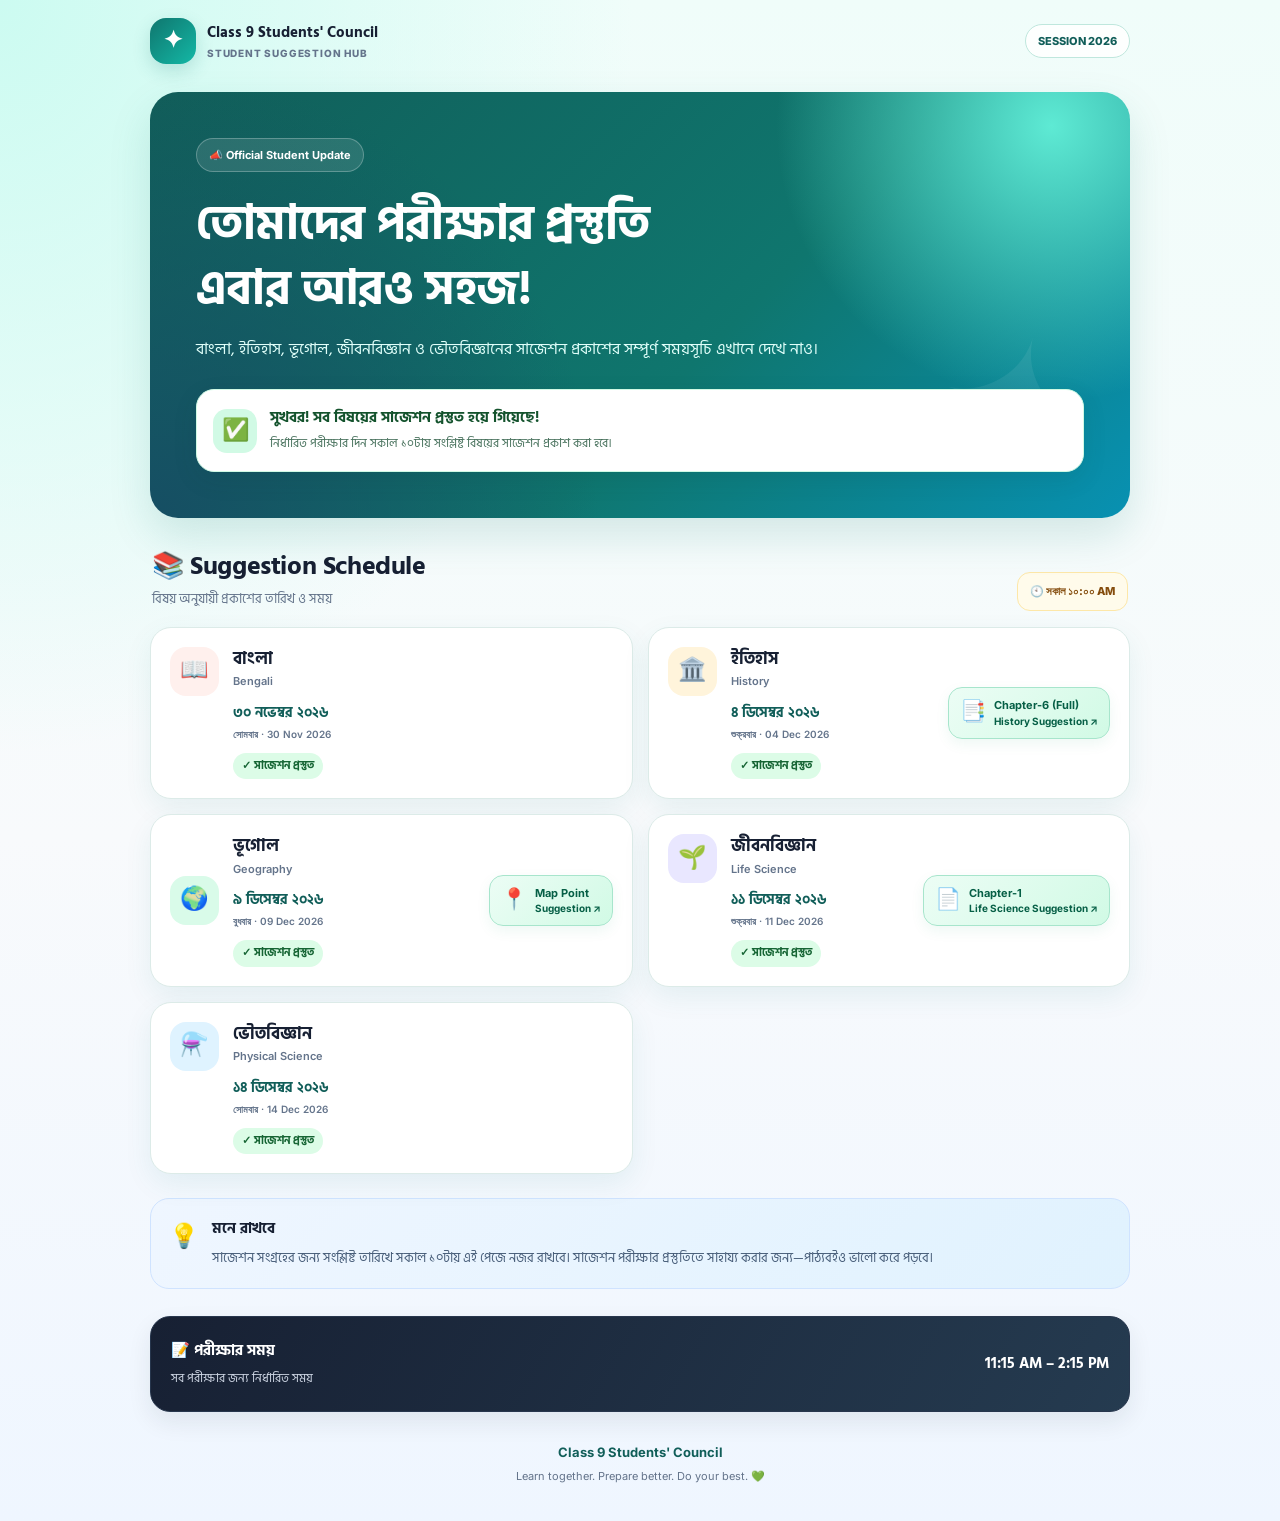
==== index.html @ c004f430 "Change button text from 'OPEN PDF' to 'Chapter-1'" ====
<!DOCTYPE html><html lang="bn">
<head>
  <meta charset="UTF-8" />
  <meta name="viewport" content="width=device-width, initial-scale=1.0" />
  <meta name="theme-color" content="#0f766e" />
  <meta name="description" content="Class 9 Students' Council suggestion publication schedule for 2026." />  <title>Class 9 Students' Council | Suggestion Hub</title>  <link rel="stylesheet" href="style.css" />
</head><body>  <!-- Header -->  <header class="page">
    <div class="nav">
      <div class="brand">
        <div class="brand-mark" aria-hidden="true">✦</div>
        <div>
          Class 9 Students' Council
          <small>STUDENT SUGGESTION HUB</small>
        </div>
      </div>  <div class="nav-pill">SESSION 2026</div>
</div>

  </header>  <main class="page"><!-- Hero Section -->
<section class="hero">
  <div class="eyebrow">📣 Official Student Update</div>

  <h1>
    তোমাদের পরীক্ষার প্রস্তুতি<br>
    এবার আরও সহজ!
  </h1>

  <p>
    বাংলা, ইতিহাস, ভূগোল, জীবনবিজ্ঞান ও ভৌতবিজ্ঞানের
    সাজেশন প্রকাশের সম্পূর্ণ সময়সূচি এখানে দেখে নাও।
  </p>

  <div class="ready-banner">
    <div class="ready-icon" aria-hidden="true">✅</div>

    <div>
      <strong>সুখবর! সব বিষয়ের সাজেশন প্রস্তুত হয়ে গিয়েছে!</strong>

      <span>
        নির্ধারিত পরীক্ষার দিন সকাল ১০টায় সংশ্লিষ্ট বিষয়ের
        সাজেশন প্রকাশ করা হবে।
      </span>
    </div>
  </div>
</section>

<!-- Schedule Heading -->
<div class="section-head">
  <div>
    <h2>📚 Suggestion Schedule</h2>
    <p>বিষয় অনুযায়ী প্রকাশের তারিখ ও সময়</p>
  </div>

  <div class="time-chip">🕙 সকাল ১০:০০ AM</div>
</div>

<!-- Subject Cards -->
<section class="cards" aria-label="Suggestion publication schedule">

  <!-- Bengali -->
  <article class="card">
    <div class="subject-icon bengali" aria-hidden="true">📖</div>

    <div class="card-content">
      <h3>
        বাংলা
        <span class="english">Bengali</span>
      </h3>

      <div class="date">
        ৩০ নভেম্বর ২০২৬
        <small>সোমবার · 30 Nov 2026</small>
      </div>

      <span class="status">✓ সাজেশন প্রস্তুত</span>
    </div>
  </article>

  <!-- History -->
  <article class="card history-card">
    <div class="subject-icon history" aria-hidden="true">🏛️</div>

    <div class="card-content">
      <h3>
        ইতিহাস
        <span class="english">History</span>
      </h3>

      <div class="date">
        ৪ ডিসেম্বর ২০২৬
        <small>শুক্রবার · 04 Dec 2026</small>
      </div>

      <span class="status">✓ সাজেশন প্রস্তুত</span>
    </div>

    <!-- History Chapter-6 (Part-1) PDF -->
    <a
      class="map-point-btn"
      href="https://drive.google.com/file/d/1oHtM4bIiixPtj5fFZmIRMATpESK89n_F/view?usp=drivesdk"
      target="_blank"
      rel="noopener noreferrer"
      aria-label="History Chapter-6 (Full)"
    >
      <span class="map-btn-icon">📑</span>

      <span class="map-btn-text">
        <strong>Chapter-6 (Full)</strong>
        <small>History Suggestion ↗</small>
      </span>
    </a>
  </article>

  <!-- Geography -->
  <article class="card geography-card">
    <div class="subject-icon geography" aria-hidden="true">🌍</div>

    <div class="card-content">
      <h3>
        ভূগোল
        <span class="english">Geography</span>
      </h3>

      <div class="date">
        ৯ ডিসেম্বর ২০২৬
        <small>বুধবার · 09 Dec 2026</small>
      </div>

      <span class="status">✓ সাজেশন প্রস্তুত</span>
    </div>

    <!-- Geography Map Point PDF -->
    <a
      class="map-point-btn"
      href="https://drive.google.com/file/d/1k_U66aT2xvJPlktQY4lpXwMOiS9pGYxy/view?usp=drivesdk"
      target="_blank"
      rel="noopener noreferrer"
      aria-label="Geography Map Point"
    >
      <span class="map-btn-icon">📍</span>

      <span class="map-btn-text">
        <strong>Map Point</strong>
        <small>Suggestion ↗</small>
      </span>
    </a>
  </article>

  <!-- Life Science -->
  <article class="card life-card">
    <div class="subject-icon life" aria-hidden="true">🌱</div>

    <div class="card-content">
      <h3>
        জীবনবিজ্ঞান
        <span class="english">Life Science</span>
      </h3>

      <div class="date">
        ১১ ডিসেম্বর ২০২৬
        <small>শুক্রবার · 11 Dec 2026</small>
      </div>

      <span class="status">✓ সাজেশন প্রস্তুত</span>
    </div>

    <!-- Life Science PDF -->
    <a
      class="map-point-btn life-pdf-btn"
      href="https://drive.google.com/file/d/1FVu7zQAJQF2wKiW810mNZmNWN59L42YU/view?usp=drivesdk"
      target="_blank"
      rel="noopener noreferrer"
      aria-label="Life Science Suggestion Chapter 1"
    >
      <span class="map-btn-icon">📄</span>

      <span class="map-btn-text">
        <strong>Chapter-1</strong>
        <small>Life Science Suggestion ↗</small>
      </span>
    </a>
  </article>

  <!-- Physical Science -->
  <article class="card">
    <div class="subject-icon physical" aria-hidden="true">⚗️</div>

    <div class="card-content">
      <h3>
        ভৌতবিজ্ঞান
        <span class="english">Physical Science</span>
      </h3>

      <div class="date">
        ১৪ ডিসেম্বর ২০২৬
        <small>সোমবার · 14 Dec 2026</small>
      </div>

      <span class="status">✓ সাজেশন প্রস্তুত</span>
    </div>
  </article>

</section>

<!-- Important Note -->
<section class="note">
  <div class="bulb" aria-hidden="true">💡</div>

  <div>
    <strong>মনে রাখবে</strong>

    <p>
      সাজেশন সংগ্রহের জন্য সংশ্লিষ্ট তারিখে সকাল ১০টায়
      এই পেজে নজর রাখবে। সাজেশন পরীক্ষার প্রস্তুতিতে
      সাহায্য করার জন্য—পাঠ্যবইও ভালো করে পড়বে।
    </p>
  </div>
</section>

<!-- Examination Information -->
<section class="exam-info">
  <div>
    <strong>📝 পরীক্ষার সময়</strong><br>
    <span>সব পরীক্ষার জন্য নির্ধারিত সময়</span>
  </div>

  <strong>11:15 AM – 2:15 PM</strong>
</section>

  </main>  <!-- Footer -->  <footer class="page">
    <strong>Class 9 Students' Council</strong>
    <br>
    Learn together. Prepare better. Do your best. 💚
  </footer></body>
</html>
---- style.css ----
@import url('https://fonts.googleapis.com/css2?family=Hind+Siliguri:wght@400;500;600;700&family=Inter:wght@400;500;600;700;800&display=swap');

:root {
  --primary: #0f766e;
  --primary-dark: #115e59;
  --bg: #f0fdfa;
  --white: #ffffff;
  --text: #172033;
  --muted: #64748b;
  --border: #dcebe8;
  --shadow: 0 10px 28px rgba(15, 118, 110, 0.08);
}

* {
  box-sizing: border-box;
}

html {
  scroll-behavior: smooth;
}

body {
  margin: 0;
  font-family: 'Hind Siliguri', 'Inter', sans-serif;
  color: var(--text);
  background:
    radial-gradient(ellipse at 0% 0%, #ccfbf1 0, transparent 35%),
    linear-gradient(180deg, #f0fdfa 0%, #f8fafc 55%, #eff6ff 100%);
  line-height: 1.65;
}

.page,
.container {
  width: min(100% - 32px, 980px);
  margin-inline: auto;
}

a {
  text-decoration: none;
}

/* HEADER */

header {
  padding: 18px 0 8px;
}

.nav {
  display: flex;
  justify-content: space-between;
  align-items: center;
  gap: 12px;
}

.brand {
  display: flex;
  align-items: center;
  gap: 11px;
  font-size: 15px;
  font-weight: 800;
  line-height: 1.4;
}

.brand-mark {
  width: 46px;
  height: 46px;
  display: grid;
  place-items: center;
  flex-shrink: 0;
  border-radius: 16px;
  color: white;
  font-size: 24px;
  background: linear-gradient(135deg, #0f766e, #14b8a6);
  box-shadow: 0 7px 18px #0f766e30;
}

.brand small {
  display: block;
  color: var(--muted);
  font-size: 10px;
  font-family: 'Inter', sans-serif;
  letter-spacing: 0.8px;
  margin-top: 3px;
}

.nav-pill {
  padding: 7px 12px;
  border: 1px solid #bfe7dd;
  border-radius: 999px;
  color: #115e59;
  background: #ffffffd9;
  font-family: 'Inter', sans-serif;
  font-size: 11px;
  font-weight: 800;
  white-space: nowrap;
}

/* HERO */

.hero {
  position: relative;
  isolation: isolate;
  overflow: hidden;
  margin: 20px 0 28px;
  padding: clamp(25px, 5vw, 46px);
  border-radius: 28px;
  color: white;
  background:
    radial-gradient(circle at 92% 8%, #5eead4 0, transparent 28%),
    radial-gradient(circle at 0% 100%, #164e63 0, transparent 42%),
    linear-gradient(135deg, #115e59, #0f766e 58%, #0891b2);
  box-shadow: 0 18px 42px #0f766e26;
}

.hero::after {
  content: "✦";
  position: absolute;
  z-index: -1;
  right: 4%;
  bottom: -55px;
  color: #ffffff12;
  font-size: 190px;
  transform: rotate(15deg);
  pointer-events: none;
}

.eyebrow {
  display: inline-flex;
  align-items: center;
  gap: 7px;
  padding: 7px 12px;
  border: 1px solid #ffffff40;
  border-radius: 999px;
  background: #ffffff1c;
  font-family: 'Inter', sans-serif;
  font-size: 11px;
  font-weight: 700;
}

.hero h1 {
  max-width: 700px;
  margin: 20px 0 13px;
  font-size: clamp(30px, 5.5vw, 48px);
  line-height: 1.35;
  letter-spacing: -0.6px;
}

.hero p {
  max-width: 650px;
  margin: 0;
  color: #e0fffa;
  font-size: 16px;
  line-height: 1.85;
}

/* READY BANNER */

.ready-banner {
  position: relative;
  z-index: 1;
  display: flex;
  align-items: center;
  gap: 13px;
  margin-top: 25px;
  padding: 16px;
  border: 1px solid #d1fae5;
  border-radius: 18px;
  color: #14532d;
  background: #ffffff;
  box-shadow: 0 8px 25px #063d381a;
}

.ready-icon {
  display: grid;
  place-items: center;
  width: 44px;
  height: 44px;
  flex-shrink: 0;
  border-radius: 14px;
  background: #d1fae5;
  font-size: 22px;
}

.ready-banner strong {
  display: block;
  font-size: 15px;
  line-height: 1.6;
}

.ready-banner span {
  display: block;
  margin-top: 4px;
  color: #46705b;
  font-size: 12px;
  line-height: 1.7;
}

/* SECTION TITLE */

.section-head {
  display: flex;
  justify-content: space-between;
  align-items: flex-end;
  gap: 14px;
  margin: 30px 2px 16px;
}

.section-head h2 {
  margin: 0;
  font-size: clamp(21px, 3vw, 26px);
  line-height: 1.4;
  letter-spacing: -0.4px;
}

.section-head p {
  margin: 5px 0 0;
  color: var(--muted);
  font-size: 13px;
}

.time-chip {
  flex-shrink: 0;
  padding: 9px 12px;
  border: 1px solid #fde7a8;
  border-radius: 13px;
  color: #854d0e;
  background: #fffbeb;
  font-family: 'Inter', sans-serif;
  font-size: 11px;
  font-weight: 800;
}

/* SUBJECT CARDS */

.cards {
  display: grid;
  grid-template-columns: repeat(2, minmax(0, 1fr));
  gap: 15px;
}

.card {
  display: flex;
  align-items: flex-start;
  gap: 14px;
  min-width: 0;
  padding: 19px;
  border: 1px solid var(--border);
  border-radius: 21px;
  background: var(--white);
  box-shadow: var(--shadow);
  transition:
    transform 0.2s ease,
    box-shadow 0.2s ease,
    border-color 0.2s ease;
}

.card:hover {
  transform: translateY(-3px);
  border-color: #a7dcd0;
  box-shadow: 0 15px 32px #0f766e13;
}

.subject-icon {
  display: grid;
  place-items: center;
  width: 49px;
  height: 49px;
  flex: 0 0 49px;
  border-radius: 16px;
  font-size: 23px;
}

.bengali {
  background: #fff0ed;
}

.history {
  background: #fff4db;
}

.geography {
  background: #d9fbe9;
}

.life {
  background: #e9e7ff;
}

.physical {
  background: #dff3ff;
}

.card-content {
  flex: 1;
  min-width: 0;
}

.card h3 {
  margin: 0;
  font-size: 17px;
  line-height: 1.5;
}

.english {
  display: block;
  margin-top: 1px;
  color: var(--muted);
  font-family: 'Inter', sans-serif;
  font-size: 11px;
  font-weight: 600;
}

.date {
  margin-top: 11px;
  color: var(--primary-dark);
  font-size: 14px;
  font-weight: 800;
  line-height: 1.65;
}

.date small {
  display: block;
  margin-top: 2px;
  color: var(--muted);
  font-family: 'Inter', sans-serif;
  font-size: 10px;
  font-weight: 600;
  line-height: 1.6;
}

.status {
  display: inline-flex;
  align-items: center;
  gap: 5px;
  margin-top: 11px;
  padding: 5px 9px;
  border-radius: 999px;
  color: #166534;
  background: #dcfce7;
  font-family: 'Hind Siliguri', sans-serif;
  font-size: 11px;
  font-weight: 800;
  line-height: 1.5;
}

/* GEOGRAPHY MAP POINT BUTTON */

.geography-card {
  align-items: center;
}

.map-point-btn {
  display: inline-flex;
  align-items: center;
  justify-content: center;
  gap: 8px;
  flex-shrink: 0;
  align-self: center;
  padding: 10px 11px;
  border: 1px solid #a7e5cc;
  border-radius: 14px;
  color: #065f46;
  background: linear-gradient(135deg, #ecfdf5, #d1fae5);
  box-shadow: 0 5px 14px #05966912;
  transition: all 0.2s ease;
}

.map-point-btn:hover {
  transform: translateY(-2px);
  border-color: #6ee7b7;
  background: #bbf7d0;
  box-shadow: 0 8px 18px #05966920;
}

.map-point-btn:active {
  transform: scale(0.97);
}

.map-point-btn:focus-visible {
  outline: 3px solid #0f766e;
  outline-offset: 3px;
}

.map-btn-icon {
  font-size: 21px;
  line-height: 1;
}

.map-btn-text {
  display: flex;
  flex-direction: column;
  align-items: flex-start;
  line-height: 1.4;
}

.map-btn-text strong {
  font-family: 'Inter', sans-serif;
  font-size: 11px;
  white-space: nowrap;
}

.map-btn-text small {
  font-family: 'Inter', sans-serif;
  font-size: 10px;
  font-weight: 700;
  white-space: nowrap;
}

/* REMINDER */

.note {
  display: flex;
  align-items: flex-start;
  gap: 13px;
  margin: 24px 0 27px;
  padding: 18px;
  border: 1px solid #cfe3ff;
  border-radius: 19px;
  background: linear-gradient(135deg, #eff6ff, #e0f2fe);
}

.note .bulb {
  flex-shrink: 0;
  font-size: 24px;
}

.note strong {
  display: block;
  font-size: 15px;
}

.note p {
  margin: 5px 0 0;
  color: #465c78;
  font-size: 13px;
  line-height: 1.8;
}

/* EXAM TIMING */

.exam-info {
  display: flex;
  align-items: center;
  justify-content: space-between;
  flex-wrap: wrap;
  gap: 12px;
  padding: 20px;
  border: 1px solid #27364d;
  border-radius: 20px;
  color: white;
  background: linear-gradient(120deg, #172033, #253b50);
  box-shadow: 0 10px 25px #17203315;
}

.exam-info strong {
  font-size: 15px;
}

.exam-info span {
  color: #d0d8e6;
  font-size: 12px;
}

/* FOOTER */

footer {
  padding: 27px 0 34px;
  color: var(--muted);
  text-align: center;
  font-family: 'Inter', 'Hind Siliguri', sans-serif;
  font-size: 11px;
  line-height: 2;
}

footer strong {
  color: var(--primary-dark);
  font-size: 13px;
}

/* TABLET AND MOBILE */

@media (max-width: 700px) {
  .page,
  .container {
    width: calc(100% - 24px);
  }

  .cards {
    grid-template-columns: 1fr;
    gap: 12px;
  }

  .card {
    padding: 17px;
  }

  .section-head {
    align-items: flex-start;
    flex-direction: column;
  }

  .time-chip {
    align-self: flex-start;
  }

  .hero {
    padding: 26px 21px;
    border-radius: 24px;
  }

  .hero::after {
    right: -10px;
    font-size: 145px;
  }

  .hero h1 {
    font-size: clamp(29px, 7vw, 37px);
  }

  .hero p {
    font-size: 14px;
  }

  .ready-banner {
    align-items: flex-start;
    padding: 13px;
  }

  .ready-banner strong {
    font-size: 14px;
  }

  .exam-info {
    align-items: flex-start;
    flex-direction: column;
  }
}

/* SMALL MOBILE: keep Geography button on right */

@media (max-width: 400px) {
  .brand {
    gap: 8px;
    font-size: 13px;
  }

  .brand-mark {
    width: 40px;
    height: 40px;
    border-radius: 13px;
  }

  .brand small {
    font-size: 9px;
    letter-spacing: 0.3px;
  }

  .nav-pill {
    padding: 6px 8px;
    font-size: 9px;
  }

  .geography-card {
    gap: 9px;
  }

  .geography-card .subject-icon {
    width: 39px;
    height: 39px;
    flex-basis: 39px;
    font-size: 20px;
  }

  .geography-card .card-content {
    flex: 1;
    min-width: 0;
  }

  .map-point-btn {
    gap: 5px;
    padding: 9px 7px;
  }

  .map-btn-icon {
    font-size: 17px;
  }

  .map-btn-text strong {
    font-size: 9px;
  }

  .map-btn-text small {
    font-size: 9px;
  }

  .geography-card h3 {
    font-size: 15px;
  }

  .geography-card .date {
    font-size: 13px;
  }

  .geography-card .date small {
    font-size: 9px;
  }
}

/* ACCESSIBILITY */

@media (prefers-reduced-motion: reduce) {
  *,
  *::before,
  *::after {
    scroll-behavior: auto !important;
    transition: none !important;
  }
}
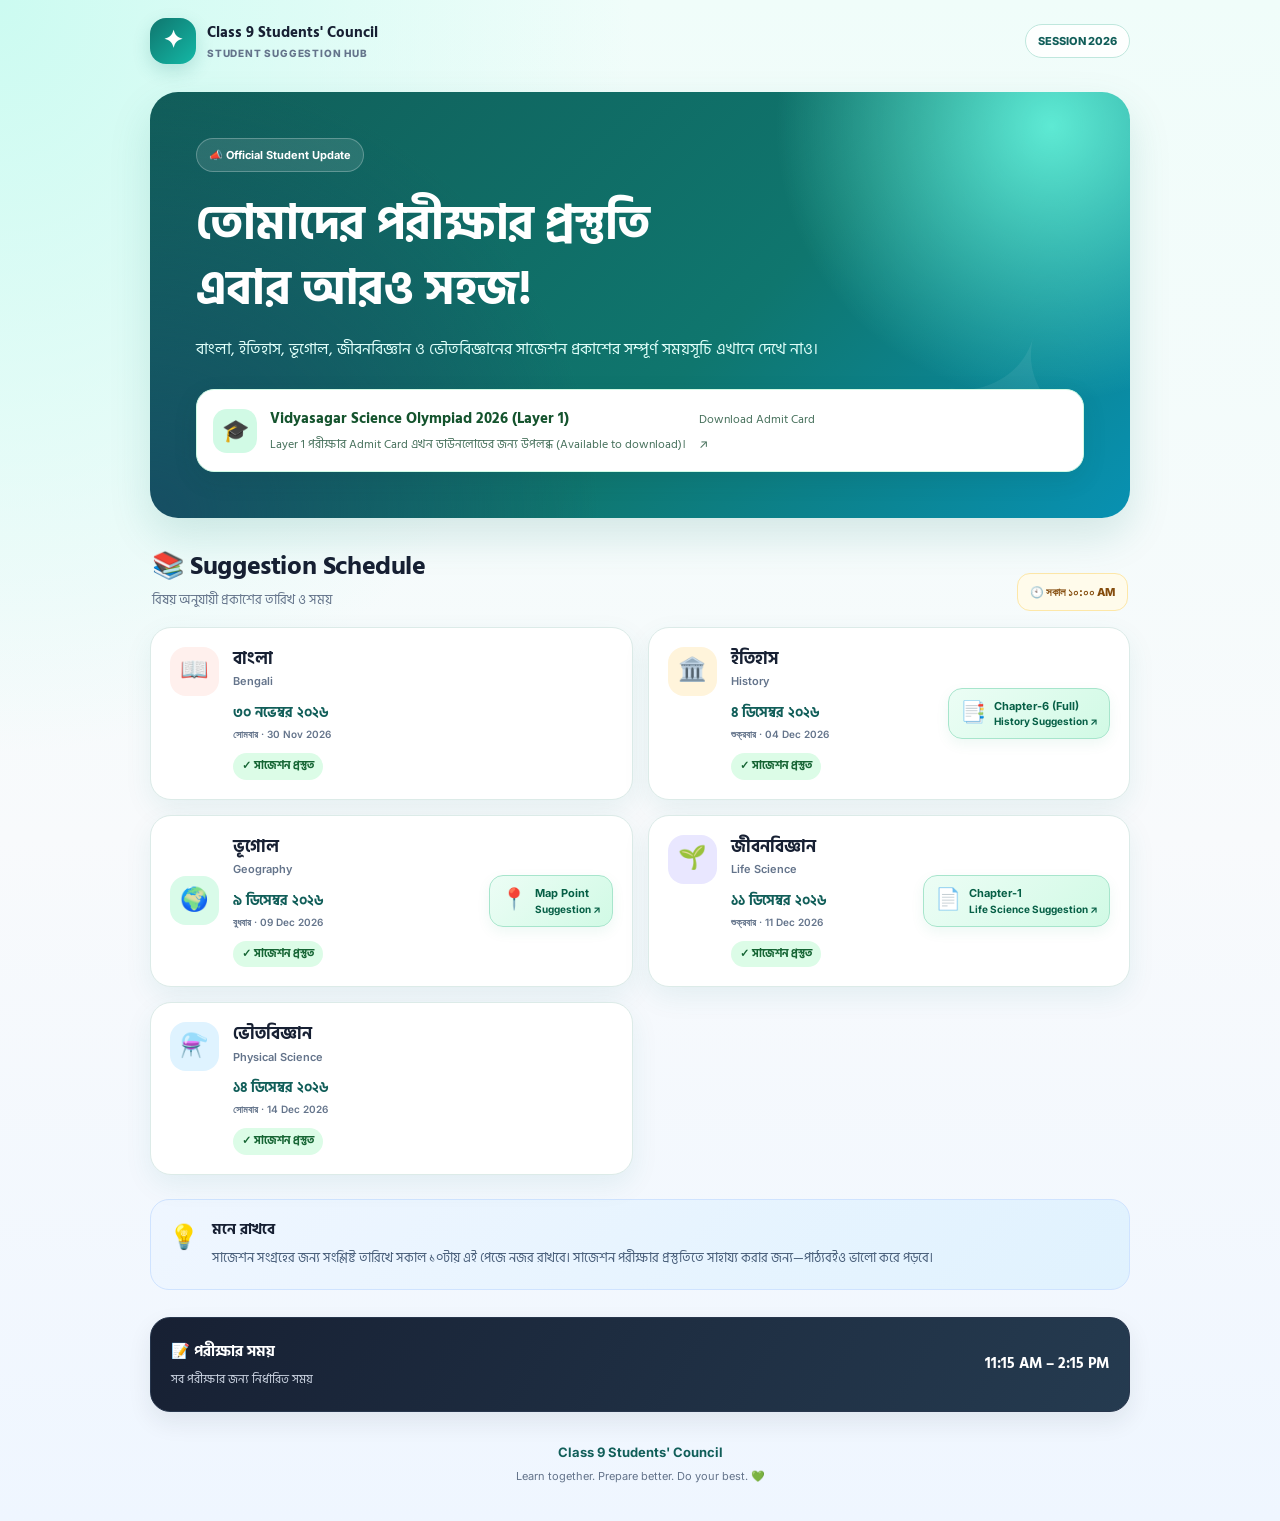
==== commit 7e07c2a6: "Refactor index.html structure and content" ====
--- a/index.html
+++ b/index.html
@@ -1,10 +1,17 @@
-<!DOCTYPE html><html lang="bn">
+<!DOCTYPE html>
+<html lang="bn">
 <head>
   <meta charset="UTF-8" />
   <meta name="viewport" content="width=device-width, initial-scale=1.0" />
   <meta name="theme-color" content="#0f766e" />
-  <meta name="description" content="Class 9 Students' Council suggestion publication schedule for 2026." />  <title>Class 9 Students' Council | Suggestion Hub</title>  <link rel="stylesheet" href="style.css" />
-</head><body>  <!-- Header -->  <header class="page">
+  <meta name="description" content="Class 9 Students' Council suggestion publication schedule for 2026." />
+  <title>Class 9 Students' Council | Suggestion Hub</title>
+  <link rel="stylesheet" href="style.css" />
+</head>
+<body>
+
+  <!-- Header -->
+  <header class="page">
     <div class="nav">
       <div class="brand">
         <div class="brand-mark" aria-hidden="true">✦</div>
@@ -12,223 +19,241 @@
           Class 9 Students' Council
           <small>STUDENT SUGGESTION HUB</small>
         </div>
-      </div>  <div class="nav-pill">SESSION 2026</div>
-</div>
-
-  </header>  <main class="page"><!-- Hero Section -->
-<section class="hero">
-  <div class="eyebrow">📣 Official Student Update</div>
-
-  <h1>
-    তোমাদের পরীক্ষার প্রস্তুতি<br>
-    এবার আরও সহজ!
-  </h1>
-
-  <p>
-    বাংলা, ইতিহাস, ভূগোল, জীবনবিজ্ঞান ও ভৌতবিজ্ঞানের
-    সাজেশন প্রকাশের সম্পূর্ণ সময়সূচি এখানে দেখে নাও।
-  </p>
-
-  <div class="ready-banner">
-    <div class="ready-icon" aria-hidden="true">✅</div>
-
-    <div>
-      <strong>সুখবর! সব বিষয়ের সাজেশন প্রস্তুত হয়ে গিয়েছে!</strong>
-
-      <span>
-        নির্ধারিত পরীক্ষার দিন সকাল ১০টায় সংশ্লিষ্ট বিষয়ের
-        সাজেশন প্রকাশ করা হবে।
-      </span>
+      </div>
+      <div class="nav-pill">SESSION 2026</div>
     </div>
-  </div>
-</section>
-
-<!-- Schedule Heading -->
-<div class="section-head">
-  <div>
-    <h2>📚 Suggestion Schedule</h2>
-    <p>বিষয় অনুযায়ী প্রকাশের তারিখ ও সময়</p>
-  </div>
-
-  <div class="time-chip">🕙 সকাল ১০:০০ AM</div>
-</div>
-
-<!-- Subject Cards -->
-<section class="cards" aria-label="Suggestion publication schedule">
-
-  <!-- Bengali -->
-  <article class="card">
-    <div class="subject-icon bengali" aria-hidden="true">📖</div>
-
-    <div class="card-content">
-      <h3>
-        বাংলা
-        <span class="english">Bengali</span>
-      </h3>
-
-      <div class="date">
-        ৩০ নভেম্বর ২০২৬
-        <small>সোমবার · 30 Nov 2026</small>
-      </div>
-
-      <span class="status">✓ সাজেশন প্রস্তুত</span>
+  </header>
+
+  <main class="page">
+    <!-- Hero Section -->
+    <section class="hero">
+      <div class="eyebrow">📣 Official Student Update</div>
+
+      <h1>
+        তোমাদের পরীক্ষার প্রস্তুতি<br>
+        এবার আরও সহজ!
+      </h1>
+
+      <p>
+        বাংলা, ইতিহাস, ভূগোল, জীবনবিজ্ঞান ও ভৌতবিজ্ঞানের
+        সাজেশন প্রকাশের সম্পূর্ণ সময়সূচি এখানে দেখে নাও।
+      </p>
+
+      <!-- Vidyasagar Science Olympiad 2026 Admit Card -->
+      <div class="ready-banner vso-banner">
+        <div class="ready-icon" aria-hidden="true">🎓</div>
+
+        <div class="vso-content">
+          <strong>Vidyasagar Science Olympiad 2026 (Layer 1)</strong>
+          <span>
+            Layer 1 পরীক্ষার Admit Card এখন ডাউনলোডের জন্য উপলব্ধ (Available to download)।
+          </span>
+        </div>
+
+        <a
+          class="vso-download-btn"
+          href="https://zracross.github.io/vso/"
+          target="_blank"
+          rel="noopener noreferrer"
+          aria-label="Download Vidyasagar Science Olympiad 2026 Layer 1 Admit Card"
+        >
+          <span>Download Admit Card</span>
+          <span aria-hidden="true">↗</span>
+        </a>
+      </div>
+    </section>
+
+    <!-- Schedule Heading -->
+    <div class="section-head">
+      <div>
+        <h2>📚 Suggestion Schedule</h2>
+        <p>বিষয় অনুযায়ী প্রকাশের তারিখ ও সময়</p>
+      </div>
+
+      <div class="time-chip">🕙 সকাল ১০:০০ AM</div>
     </div>
-  </article>
-
-  <!-- History -->
-  <article class="card history-card">
-    <div class="subject-icon history" aria-hidden="true">🏛️</div>
-
-    <div class="card-content">
-      <h3>
-        ইতিহাস
-        <span class="english">History</span>
-      </h3>
-
-      <div class="date">
-        ৪ ডিসেম্বর ২০২৬
-        <small>শুক্রবার · 04 Dec 2026</small>
-      </div>
-
-      <span class="status">✓ সাজেশন প্রস্তুত</span>
-    </div>
-
-    <!-- History Chapter-6 (Part-1) PDF -->
-    <a
-      class="map-point-btn"
-      href="https://drive.google.com/file/d/1oHtM4bIiixPtj5fFZmIRMATpESK89n_F/view?usp=drivesdk"
-      target="_blank"
-      rel="noopener noreferrer"
-      aria-label="History Chapter-6 (Full)"
-    >
-      <span class="map-btn-icon">📑</span>
-
-      <span class="map-btn-text">
-        <strong>Chapter-6 (Full)</strong>
-        <small>History Suggestion ↗</small>
-      </span>
-    </a>
-  </article>
-
-  <!-- Geography -->
-  <article class="card geography-card">
-    <div class="subject-icon geography" aria-hidden="true">🌍</div>
-
-    <div class="card-content">
-      <h3>
-        ভূগোল
-        <span class="english">Geography</span>
-      </h3>
-
-      <div class="date">
-        ৯ ডিসেম্বর ২০২৬
-        <small>বুধবার · 09 Dec 2026</small>
-      </div>
-
-      <span class="status">✓ সাজেশন প্রস্তুত</span>
-    </div>
-
-    <!-- Geography Map Point PDF -->
-    <a
-      class="map-point-btn"
-      href="https://drive.google.com/file/d/1k_U66aT2xvJPlktQY4lpXwMOiS9pGYxy/view?usp=drivesdk"
-      target="_blank"
-      rel="noopener noreferrer"
-      aria-label="Geography Map Point"
-    >
-      <span class="map-btn-icon">📍</span>
-
-      <span class="map-btn-text">
-        <strong>Map Point</strong>
-        <small>Suggestion ↗</small>
-      </span>
-    </a>
-  </article>
-
-  <!-- Life Science -->
-  <article class="card life-card">
-    <div class="subject-icon life" aria-hidden="true">🌱</div>
-
-    <div class="card-content">
-      <h3>
-        জীবনবিজ্ঞান
-        <span class="english">Life Science</span>
-      </h3>
-
-      <div class="date">
-        ১১ ডিসেম্বর ২০২৬
-        <small>শুক্রবার · 11 Dec 2026</small>
-      </div>
-
-      <span class="status">✓ সাজেশন প্রস্তুত</span>
-    </div>
-
-    <!-- Life Science PDF -->
-    <a
-      class="map-point-btn life-pdf-btn"
-      href="https://drive.google.com/file/d/1FVu7zQAJQF2wKiW810mNZmNWN59L42YU/view?usp=drivesdk"
-      target="_blank"
-      rel="noopener noreferrer"
-      aria-label="Life Science Suggestion Chapter 1"
-    >
-      <span class="map-btn-icon">📄</span>
-
-      <span class="map-btn-text">
-        <strong>Chapter-1</strong>
-        <small>Life Science Suggestion ↗</small>
-      </span>
-    </a>
-  </article>
-
-  <!-- Physical Science -->
-  <article class="card">
-    <div class="subject-icon physical" aria-hidden="true">⚗️</div>
-
-    <div class="card-content">
-      <h3>
-        ভৌতবিজ্ঞান
-        <span class="english">Physical Science</span>
-      </h3>
-
-      <div class="date">
-        ১৪ ডিসেম্বর ২০২৬
-        <small>সোমবার · 14 Dec 2026</small>
-      </div>
-
-      <span class="status">✓ সাজেশন প্রস্তুত</span>
-    </div>
-  </article>
-
-</section>
-
-<!-- Important Note -->
-<section class="note">
-  <div class="bulb" aria-hidden="true">💡</div>
-
-  <div>
-    <strong>মনে রাখবে</strong>
-
-    <p>
-      সাজেশন সংগ্রহের জন্য সংশ্লিষ্ট তারিখে সকাল ১০টায়
-      এই পেজে নজর রাখবে। সাজেশন পরীক্ষার প্রস্তুতিতে
-      সাহায্য করার জন্য—পাঠ্যবইও ভালো করে পড়বে।
-    </p>
-  </div>
-</section>
-
-<!-- Examination Information -->
-<section class="exam-info">
-  <div>
-    <strong>📝 পরীক্ষার সময়</strong><br>
-    <span>সব পরীক্ষার জন্য নির্ধারিত সময়</span>
-  </div>
-
-  <strong>11:15 AM – 2:15 PM</strong>
-</section>
-
-  </main>  <!-- Footer -->  <footer class="page">
+
+    <!-- Subject Cards -->
+    <section class="cards" aria-label="Suggestion publication schedule">
+
+      <!-- Bengali -->
+      <article class="card">
+        <div class="subject-icon bengali" aria-hidden="true">📖</div>
+
+        <div class="card-content">
+          <h3>
+            বাংলা
+            <span class="english">Bengali</span>
+          </h3>
+
+          <div class="date">
+            ৩০ নভেম্বর ২০২৬
+            <small>সোমবার · 30 Nov 2026</small>
+          </div>
+
+          <span class="status">✓ সাজেশন প্রস্তুত</span>
+        </div>
+      </article>
+
+      <!-- History -->
+      <article class="card history-card">
+        <div class="subject-icon history" aria-hidden="true">🏛️</div>
+
+        <div class="card-content">
+          <h3>
+            ইতিহাস
+            <span class="english">History</span>
+          </h3>
+
+          <div class="date">
+            ৪ ডিসেম্বর ২০২৬
+            <small>শুক্রবার · 04 Dec 2026</small>
+          </div>
+
+          <span class="status">✓ সাজেশন প্রস্তুত</span>
+        </div>
+
+        <!-- History Chapter-6 (Part-1) PDF -->
+        <a
+          class="map-point-btn"
+          href="https://drive.google.com/file/d/1oHtM4bIiixPtj5fFZmIRMATpESK89n_F/view?usp=drivesdk"
+          target="_blank"
+          rel="noopener noreferrer"
+          aria-label="History Chapter-6 (Full)"
+        >
+          <span class="map-btn-icon">📑</span>
+
+          <span class="map-btn-text">
+            <strong>Chapter-6 (Full)</strong>
+            <small>History Suggestion ↗</small>
+          </span>
+        </a>
+      </article>
+
+      <!-- Geography -->
+      <article class="card geography-card">
+        <div class="subject-icon geography" aria-hidden="true">🌍</div>
+
+        <div class="card-content">
+          <h3>
+            ভূগোল
+            <span class="english">Geography</span>
+          </h3>
+
+          <div class="date">
+            ৯ ডিসেম্বর ২০২৬
+            <small>বুধবার · 09 Dec 2026</small>
+          </div>
+
+          <span class="status">✓ সাজেশন প্রস্তুত</span>
+        </div>
+
+        <!-- Geography Map Point PDF -->
+        <a
+          class="map-point-btn"
+          href="https://drive.google.com/file/d/1k_U66aT2xvJPlktQY4lpXwMOiS9pGYxy/view?usp=drivesdk"
+          target="_blank"
+          rel="noopener noreferrer"
+          aria-label="Geography Map Point"
+        >
+          <span class="map-btn-icon">📍</span>
+
+          <span class="map-btn-text">
+            <strong>Map Point</strong>
+            <small>Suggestion ↗</small>
+          </span>
+        </a>
+      </article>
+
+      <!-- Life Science -->
+      <article class="card life-card">
+        <div class="subject-icon life" aria-hidden="true">🌱</div>
+
+        <div class="card-content">
+          <h3>
+            জীবনবিজ্ঞান
+            <span class="english">Life Science</span>
+          </h3>
+
+          <div class="date">
+            ১১ ডিসেম্বর ২০২৬
+            <small>শুক্রবার · 11 Dec 2026</small>
+          </div>
+
+          <span class="status">✓ সাজেশন প্রস্তুত</span>
+        </div>
+
+        <!-- Life Science PDF -->
+        <a
+          class="map-point-btn life-pdf-btn"
+          href="https://drive.google.com/file/d/1FVu7zQAJQF2wKiW810mNZmNWN59L42YU/view?usp=drivesdk"
+          target="_blank"
+          rel="noopener noreferrer"
+          aria-label="Life Science Suggestion Chapter 1"
+        >
+          <span class="map-btn-icon">📄</span>
+
+          <span class="map-btn-text">
+            <strong>Chapter-1</strong>
+            <small>Life Science Suggestion ↗</small>
+          </span>
+        </a>
+      </article>
+
+      <!-- Physical Science -->
+      <article class="card">
+        <div class="subject-icon physical" aria-hidden="true">⚗️</div>
+
+        <div class="card-content">
+          <h3>
+            ভৌতবিজ্ঞান
+            <span class="english">Physical Science</span>
+          </h3>
+
+          <div class="date">
+            ১৪ ডিসেম্বর ২০২৬
+            <small>সোমবার · 14 Dec 2026</small>
+          </div>
+
+          <span class="status">✓ সাজেশন প্রস্তুত</span>
+        </div>
+      </article>
+
+    </section>
+
+    <!-- Important Note -->
+    <section class="note">
+      <div class="bulb" aria-hidden="true">💡</div>
+
+      <div>
+        <strong>মনে রাখবে</strong>
+
+        <p>
+          সাজেশন সংগ্রহের জন্য সংশ্লিষ্ট তারিখে সকাল ১০টায়
+          এই পেজে নজর রাখবে। সাজেশন পরীক্ষার প্রস্তুতিতে
+          সাহায্য করার জন্য—পাঠ্যবইও ভালো করে পড়বে।
+        </p>
+      </div>
+    </section>
+
+    <!-- Examination Information -->
+    <section class="exam-info">
+      <div>
+        <strong>📝 পরীক্ষার সময়</strong><br>
+        <span>সব পরীক্ষার জন্য নির্ধারিত সময়</span>
+      </div>
+
+      <strong>11:15 AM – 2:15 PM</strong>
+    </section>
+
+  </main>
+
+  <!-- Footer -->
+  <footer class="page">
     <strong>Class 9 Students' Council</strong>
     <br>
     Learn together. Prepare better. Do your best. 💚
-  </footer></body>
+  </footer>
+
+</body>
 </html>
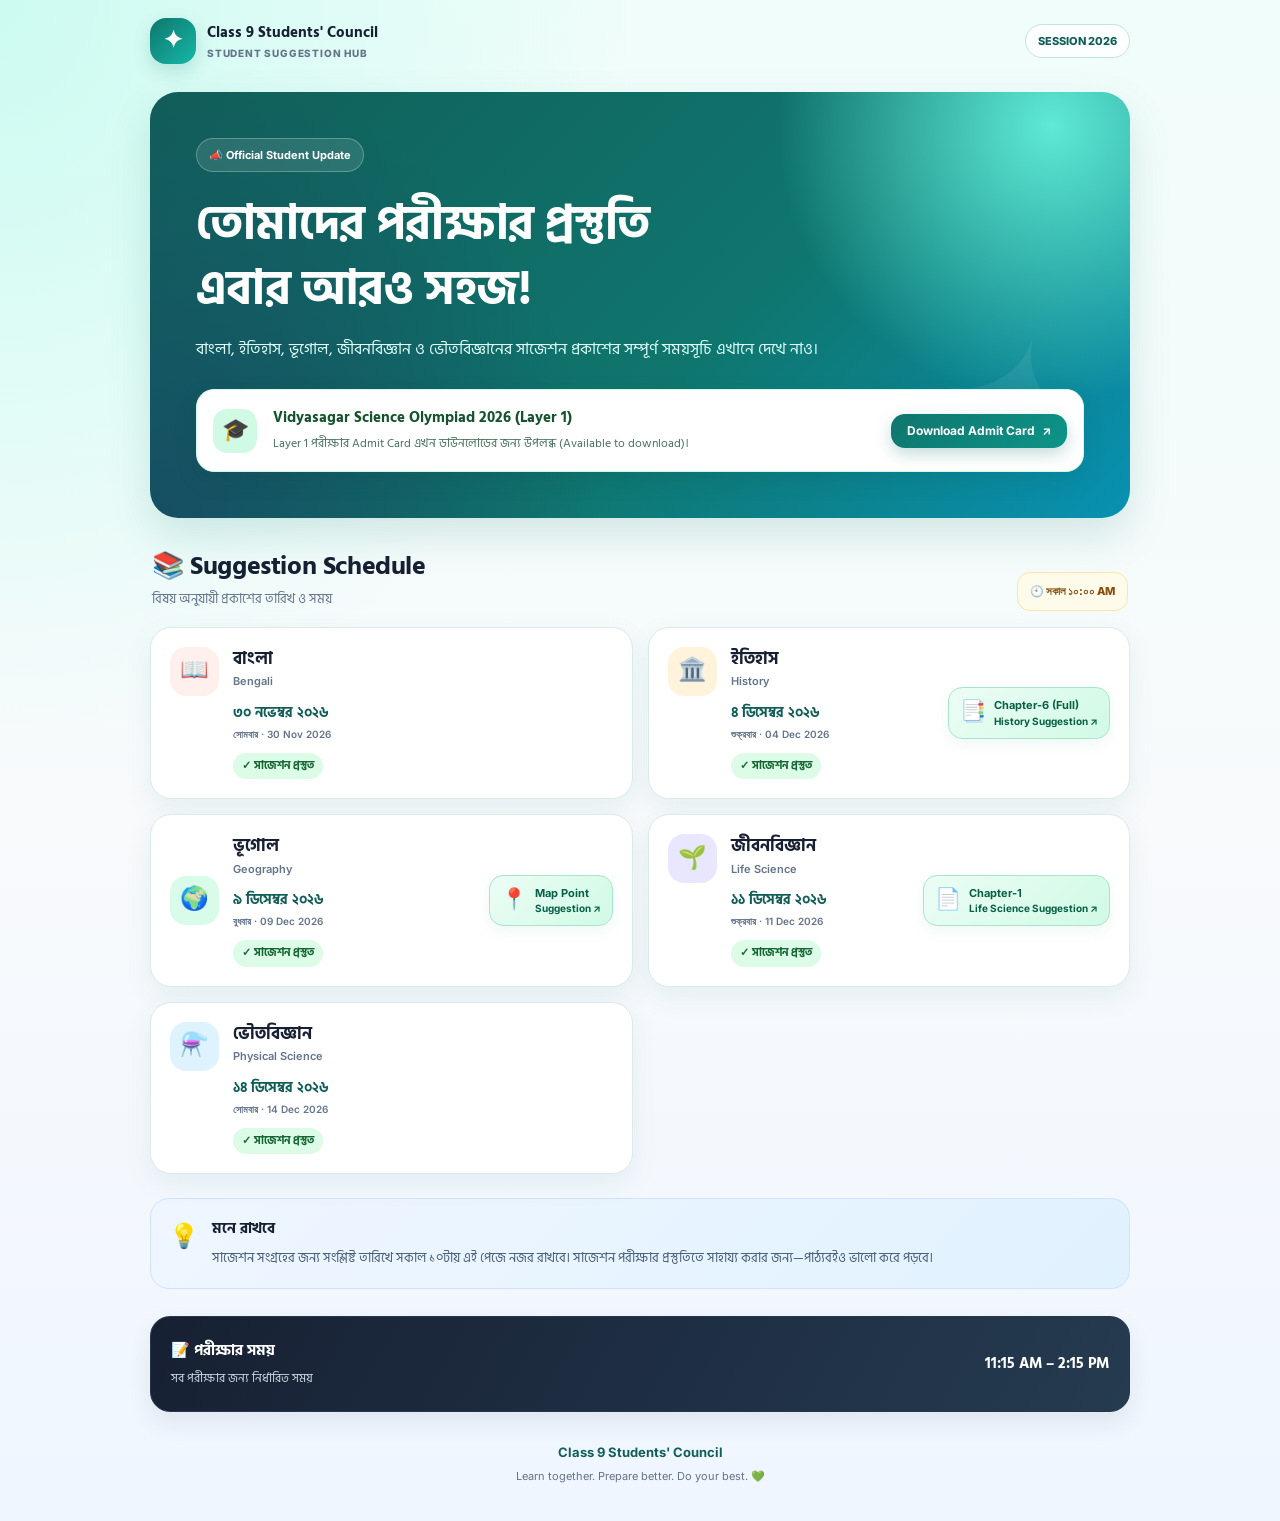
==== commit 19a34924: "Fix link case sensitivity in index.html" ====
--- a/index.html
+++ b/index.html
@@ -52,7 +52,7 @@
 
         <a
           class="vso-download-btn"
-          href="https://zracross.github.io/vso/"
+          href="https://zracross.github.io/VSO/"
           target="_blank"
           rel="noopener noreferrer"
           aria-label="Download Vidyasagar Science Olympiad 2026 Layer 1 Admit Card"
--- a/style.css
+++ b/style.css
@@ -1,4 +1,3 @@
-
 @import url('https://fonts.googleapis.com/css2?family=Hind+Siliguri:wght@400;500;600;700&family=Inter:wght@400;500;600;700;800&display=swap');
 
 :root {
@@ -154,7 +153,7 @@
   line-height: 1.85;
 }
 
-/* READY BANNER */
+/* READY BANNER & VSO ADMIT CARD */
 
 .ready-banner {
   position: relative;
@@ -169,6 +168,16 @@
   color: #14532d;
   background: #ffffff;
   box-shadow: 0 8px 25px #063d381a;
+}
+
+.vso-banner {
+  justify-content: space-between;
+  gap: 16px;
+}
+
+.vso-content {
+  flex: 1;
+  min-width: 0;
 }
 
 .ready-icon {
@@ -194,6 +203,47 @@
   color: #46705b;
   font-size: 12px;
   line-height: 1.7;
+}
+
+.vso-download-btn {
+  display: inline-flex;
+  align-items: center;
+  justify-content: center;
+  gap: 7px;
+  flex-shrink: 0;
+  padding: 11px 16px;
+  border-radius: 14px;
+  color: #ffffff;
+  background: linear-gradient(135deg, #0f766e, #0d9488);
+  box-shadow: 0 6px 16px rgba(15, 118, 110, 0.25);
+  font-family: 'Inter', 'Hind Siliguri', sans-serif;
+  font-size: 12px;
+  font-weight: 700;
+  white-space: nowrap;
+  transition: transform 0.2s ease, box-shadow 0.2s ease, background 0.2s ease;
+}
+
+.vso-download-btn:hover {
+  transform: translateY(-2px);
+  background: linear-gradient(135deg, #115e59, #0f766e);
+  box-shadow: 0 9px 20px rgba(15, 118, 110, 0.34);
+}
+
+.vso-download-btn:active {
+  transform: scale(0.97);
+}
+
+.vso-download-btn:focus-visible {
+  outline: 3px solid #14b8a6;
+  outline-offset: 3px;
+}
+
+.vso-download-btn span {
+  display: inline;
+  margin-top: 0;
+  color: inherit;
+  font-size: inherit;
+  line-height: 1;
 }
 
 /* SECTION TITLE */
@@ -527,6 +577,16 @@
     padding: 13px;
   }
 
+  .vso-banner {
+    flex-direction: column;
+    align-items: stretch;
+    gap: 12px;
+  }
+
+  .vso-download-btn {
+    width: 100%;
+  }
+
   .ready-banner strong {
     font-size: 14px;
   }
@@ -617,3 +677,525 @@
     transition: none !important;
   }
 }
+@import url('https://fonts.googleapis.com/css2?family=Hind+Siliguri:wght@400;500;600;700&family=Inter:wght@400;500;600;700;800&display=swap');
+
+:root {
+  --primary: #0f766e;
+  --primary-dark: #115e59;
+  --bg: #f0fdfa;
+  --white: #ffffff;
+  --text: #172033;
+  --muted: #64748b;
+  --border: #dcebe8;
+  --shadow: 0 10px 28px rgba(15, 118, 110, 0.08);
+}
+
+* {
+  box-sizing: border-box;
+}
+
+html {
+  scroll-behavior: smooth;
+}
+
+body {
+  margin: 0;
+  font-family: 'Hind Siliguri', 'Inter', sans-serif;
+  color: var(--text);
+  background:
+    radial-gradient(ellipse at 0% 0%, #ccfbf1 0, transparent 35%),
+    linear-gradient(180deg, #f0fdfa 0%, #f8fafc 55%, #eff6ff 100%);
+  line-height: 1.65;
+}
+
+.page,
+.container {
+  width: min(100% - 32px, 980px);
+  margin-inline: auto;
+}
+
+a {
+  text-decoration: none;
+}
+
+/* HEADER */
+
+header {
+  padding: 18px 0 8px;
+}
+
+.nav {
+  display: flex;
+  justify-content: space-between;
+  align-items: center;
+  gap: 12px;
+}
+
+.brand {
+  display: flex;
+  align-items: center;
+  gap: 11px;
+  font-size: 15px;
+  font-weight: 800;
+  line-height: 1.4;
+}
+
+.brand-mark {
+  width: 46px;
+  height: 46px;
+  display: grid;
+  place-items: center;
+  flex-shrink: 0;
+  border-radius: 16px;
+  color: white;
+  font-size: 24px;
+  background: linear-gradient(135deg, #0f766e, #14b8a6);
+  box-shadow: 0 7px 18px #0f766e30;
+}
+
+.brand small {
+  display: block;
+  color: var(--muted);
+  font-size: 10px;
+  font-family: 'Inter', sans-serif;
+  letter-spacing: 0.8px;
+  margin-top: 3px;
+}
+
+.nav-pill {
+  padding: 7px 12px;
+  border: 1px solid #bfe7dd;
+  border-radius: 999px;
+  color: #115e59;
+  background: #ffffffd9;
+  font-family: 'Inter', sans-serif;
+  font-size: 11px;
+  font-weight: 800;
+  white-space: nowrap;
+}
+
+/* HERO */
+
+.hero {
+  position: relative;
+  isolation: isolate;
+  overflow: hidden;
+  margin: 20px 0 28px;
+  padding: clamp(25px, 5vw, 46px);
+  border-radius: 28px;
+  color: white;
+  background:
+    radial-gradient(circle at 92% 8%, #5eead4 0, transparent 28%),
+    radial-gradient(circle at 0% 100%, #164e63 0, transparent 42%),
+    linear-gradient(135deg, #115e59, #0f766e 58%, #0891b2);
+  box-shadow: 0 18px 42px #0f766e26;
+}
+
+.hero::after {
+  content: "✦";
+  position: absolute;
+  z-index: -1;
+  right: 4%;
+  bottom: -55px;
+  color: #ffffff12;
+  font-size: 190px;
+  transform: rotate(15deg);
+  pointer-events: none;
+}
+
+.eyebrow {
+  display: inline-flex;
+  align-items: center;
+  gap: 7px;
+  padding: 7px 12px;
+  border: 1px solid #ffffff40;
+  border-radius: 999px;
+  background: #ffffff1c;
+  font-family: 'Inter', sans-serif;
+  font-size: 11px;
+  font-weight: 700;
+}
+
+.hero h1 {
+  max-width: 700px;
+  margin: 20px 0 13px;
+  font-size: clamp(30px, 5.5vw, 48px);
+  line-height: 1.35;
+  letter-spacing: -0.6px;
+}
+
+.hero p {
+  max-width: 650px;
+  margin: 0;
+  color: #e0fffa;
+  font-size: 16px;
+  line-height: 1.85;
+}
+
+/* READY BANNER & VSO ADMIT CARD */
+
+.ready-banner {
+  position: relative;
+  z-index: 1;
+  display: flex;
+  align-items: center;
+  gap: 13px;
+  margin-top: 25px;
+  padding: 16px;
+  border: 1px solid #d1fae5;
+  border-radius: 18px;
+  color: #14532d;
+  background: #ffffff;
+  box-shadow: 0 8px 25px #063d381a;
+}
+
+.vso-banner {
+  justify-content: space-between;
+  gap: 16px;
+}
+
+.vso-content {
+  flex: 1;
+  min-width: 0;
+}
+
+.ready-icon {
+  display: grid;
+  place-items: center;
+  width: 44px;
+  height: 44px;
+  flex-shrink: 0;
+  border-radius: 14px;
+  background: #d1fae5;
+  font-size: 22px;
+}
+
+.ready-banner strong {
+  display: block;
+  font-size: 15px;
+  line-height: 1.6;
+}
+
+.ready-banner span {
+  display: block;
+  margin-top: 4px;
+  color: #46705b;
+  font-size: 12px;
+  line-height: 1.7;
+}
+
+.vso-download-btn {
+  display: inline-flex;
+  align-items: center;
+  justify-content: center;
+  gap: 7px;
+  flex-shrink: 0;
+  padding: 11px 16px;
+  border-radius: 14px;
+  color: #ffffff;
+  background: linear-gradient(135deg, #0f766e, #0d9488);
+  box-shadow: 0 6px 16px rgba(15, 118, 110, 0.25);
+  font-family: 'Inter', 'Hind Siliguri', sans-serif;
+  font-size: 12px;
+  font-weight: 700;
+  white-space: nowrap;
+  transition: transform 0.2s ease, box-shadow 0.2s ease, background 0.2s ease;
+}
+
+.vso-download-btn:hover {
+  transform: translateY(-2px);
+  background: linear-gradient(135deg, #115e59, #0f766e);
+  box-shadow: 0 9px 20px rgba(15, 118, 110, 0.34);
+}
+
+.vso-download-btn:active {
+  transform: scale(0.97);
+}
+
+.vso-download-btn:focus-visible {
+  outline: 3px solid #14b8a6;
+  outline-offset: 3px;
+}
+
+.vso-download-btn span {
+  display: inline;
+  margin-top: 0;
+  color: inherit;
+  font-size: inherit;
+  line-height: 1;
+}
+
+/* SECTION TITLE */
+
+.section-head {
+  display: flex;
+  justify-content: space-between;
+  align-items: flex-end;
+  gap: 14px;
+  margin: 30px 2px 16px;
+}
+
+.section-head h2 {
+  margin: 0;
+  font-size: clamp(21px, 3vw, 26px);
+  line-height: 1.4;
+  letter-spacing: -0.4px;
+}
+
+.section-head p {
+  margin: 5px 0 0;
+  color: var(--muted);
+  font-size: 13px;
+}
+
+.time-chip {
+  flex-shrink: 0;
+  padding: 9px 12px;
+  border: 1px solid #fde7a8;
+  border-radius: 13px;
+  color: #854d0e;
+  background: #fffbeb;
+  font-family: 'Inter', sans-serif;
+  font-size: 11px;
+  font-weight: 800;
+}
+
+/* SUBJECT CARDS */
+
+.cards {
+  display: grid;
+  grid-template-columns: repeat(2, minmax(0, 1fr));
+  gap: 15px;
+}
+
+.card {
+  display: flex;
+  align-items: flex-start;
+  gap: 14px;
+  min-width: 0;
+  padding: 19px;
+  border: 1px solid var(--border);
+  border-radius: 21px;
+  background: var(--white);
+  box-shadow: var(--shadow);
+  transition:
+    transform 0.2s ease,
+    box-shadow 0.2s ease,
+    border-color 0.2s ease;
+}
+
+.card:hover {
+  transform: translateY(-3px);
+  border-color: #a7dcd0;
+  box-shadow: 0 15px 32px #0f766e13;
+}
+
+.subject-icon {
+  display: grid;
+  place-items: center;
+  width: 49px;
+  height: 49px;
+  flex: 0 0 49px;
+  border-radius: 16px;
+  font-size: 23px;
+}
+
+.bengali {
+  background: #fff0ed;
+}
+
+.history {
+  background: #fff4db;
+}
+
+.geography {
+  background: #d9fbe9;
+}
+
+.life {
+  background: #e9e7ff;
+}
+
+.physical {
+  background: #dff3ff;
+}
+
+.card-content {
+  flex: 1;
+  min-width: 0;
+}
+
+.card h3 {
+  margin: 0;
+  font-size: 17px;
+  line-height: 1.5;
+}
+
+.english {
+  display: block;
+  margin-top: 1px;
+  color: var(--muted);
+  font-family: 'Inter', sans-serif;
+  font-size: 11px;
+  font-weight: 600;
+}
+
+.date {
+  margin-top: 11px;
+  color: var(--primary-dark);
+  font-size: 14px;
+  font-weight: 800;
+  line-height: 1.65;
+}
+
+.date small {
+  display: block;
+  margin-top: 2px;
+  color: var(--muted);
+  font-family: 'Inter', sans-serif;
+  font-size: 10px;
+  font-weight: 600;
+  line-height: 1.6;
+}
+
+.status {
+  display: inline-flex;
+  align-items: center;
+  gap: 5px;
+  margin-top: 11px;
+  padding: 5px 9px;
+  border-radius: 999px;
+  color: #166534;
+  background: #dcfce7;
+  font-family: 'Hind Siliguri', sans-serif;
+  font-size: 11px;
+  font-weight: 800;
+  line-height: 1.5;
+}
+
+/* GEOGRAPHY MAP POINT BUTTON */
+
+.geography-card {
+  align-items: center;
+}
+
+.map-point-btn {
+  display: inline-flex;
+  align-items: center;
+  justify-content: center;
+  gap: 8px;
+  flex-shrink: 0;
+  align-self: center;
+  padding: 10px 11px;
+  border: 1px solid #a7e5cc;
+  border-radius: 14px;
+  color: #065f46;
+  background: linear-gradient(135deg, #ecfdf5, #d1fae5);
+  box-shadow: 0 5px 14px #05966912;
+  transition: all 0.2s ease;
+}
+
+.map-point-btn:hover {
+  transform: translateY(-2px);
+  border-color: #6ee7b7;
+  background: #bbf7d0;
+  box-shadow: 0 8px 18px #05966920;
+}
+
+.map-point-btn:active {
+  transform: scale(0.97);
+}
+
+.map-point-btn:focus-visible {
+  outline: 3px solid #0f766e;
+  outline-offset: 3px;
+}
+
+.map-btn-icon {
+  font-size: 21px;
+  line-height: 1;
+}
+
+.map-btn-text {
+  display: flex;
+  flex-direction: column;
+  align-items: flex-start;
+  line-height: 1.4;
+}
+
+.map-btn-text strong {
+  font-family: 'Inter', sans-serif;
+  font-size: 11px;
+  white-space: nowrap;
+}
+
+.map-btn-text small {
+  font-family: 'Inter', sans-serif;
+  font-size: 10px;
+  font-weight: 700;
+  white-space: nowrap;
+}
+
+/* REMINDER */
+
+.note {
+  display: flex;
+  align-items: flex-start;
+  gap: 13px;
+  margin: 24px 0 27px;
+  padding: 18px;
+  border: 1px solid #cfe3ff;
+  border-radius: 19px;
+  background: linear-gradient(135deg, #eff6ff, #e0f2fe);
+}
+
+.note .bulb {
+  flex-shrink: 0;
+  font-size: 24px;
+}
+
+.note strong {
+  display: block;
+  font-size: 15px;
+}
+
+.note p {
+  margin: 5px 0 0;
+  color: #465c78;
+  font-size: 13px;
+  line-height: 1.8;
+}
+
+/* EXAM TIMING */
+
+.exam-info {
+  display: flex;
+  align-items: center;
+  justify-content: space-between;
+  flex-wrap: wrap;
+  gap: 12px;
+  padding: 20px;
+  border: 1px solid #27364d;
+  border-radius: 20px;
+  color: white;
+  background: linear-gradient(120deg, #172033, #253b50);
+  box-shadow: 0 10px 25px #17203315;
+}
+
+.exam-info strong {
+  font-size: 15px;
+}
+
+.exam-info span {
+  color: #d0d8e6;
+  font-size: 12px;
+}
+
+/* FOOTER */
+
+footer {
+  padding: 27px 0 34px;
+  color: var(--muted);
+  text-align: center;
+  font-family: 'Inter', 'Hind Siliguri', sans-serif;
+  font-size: 
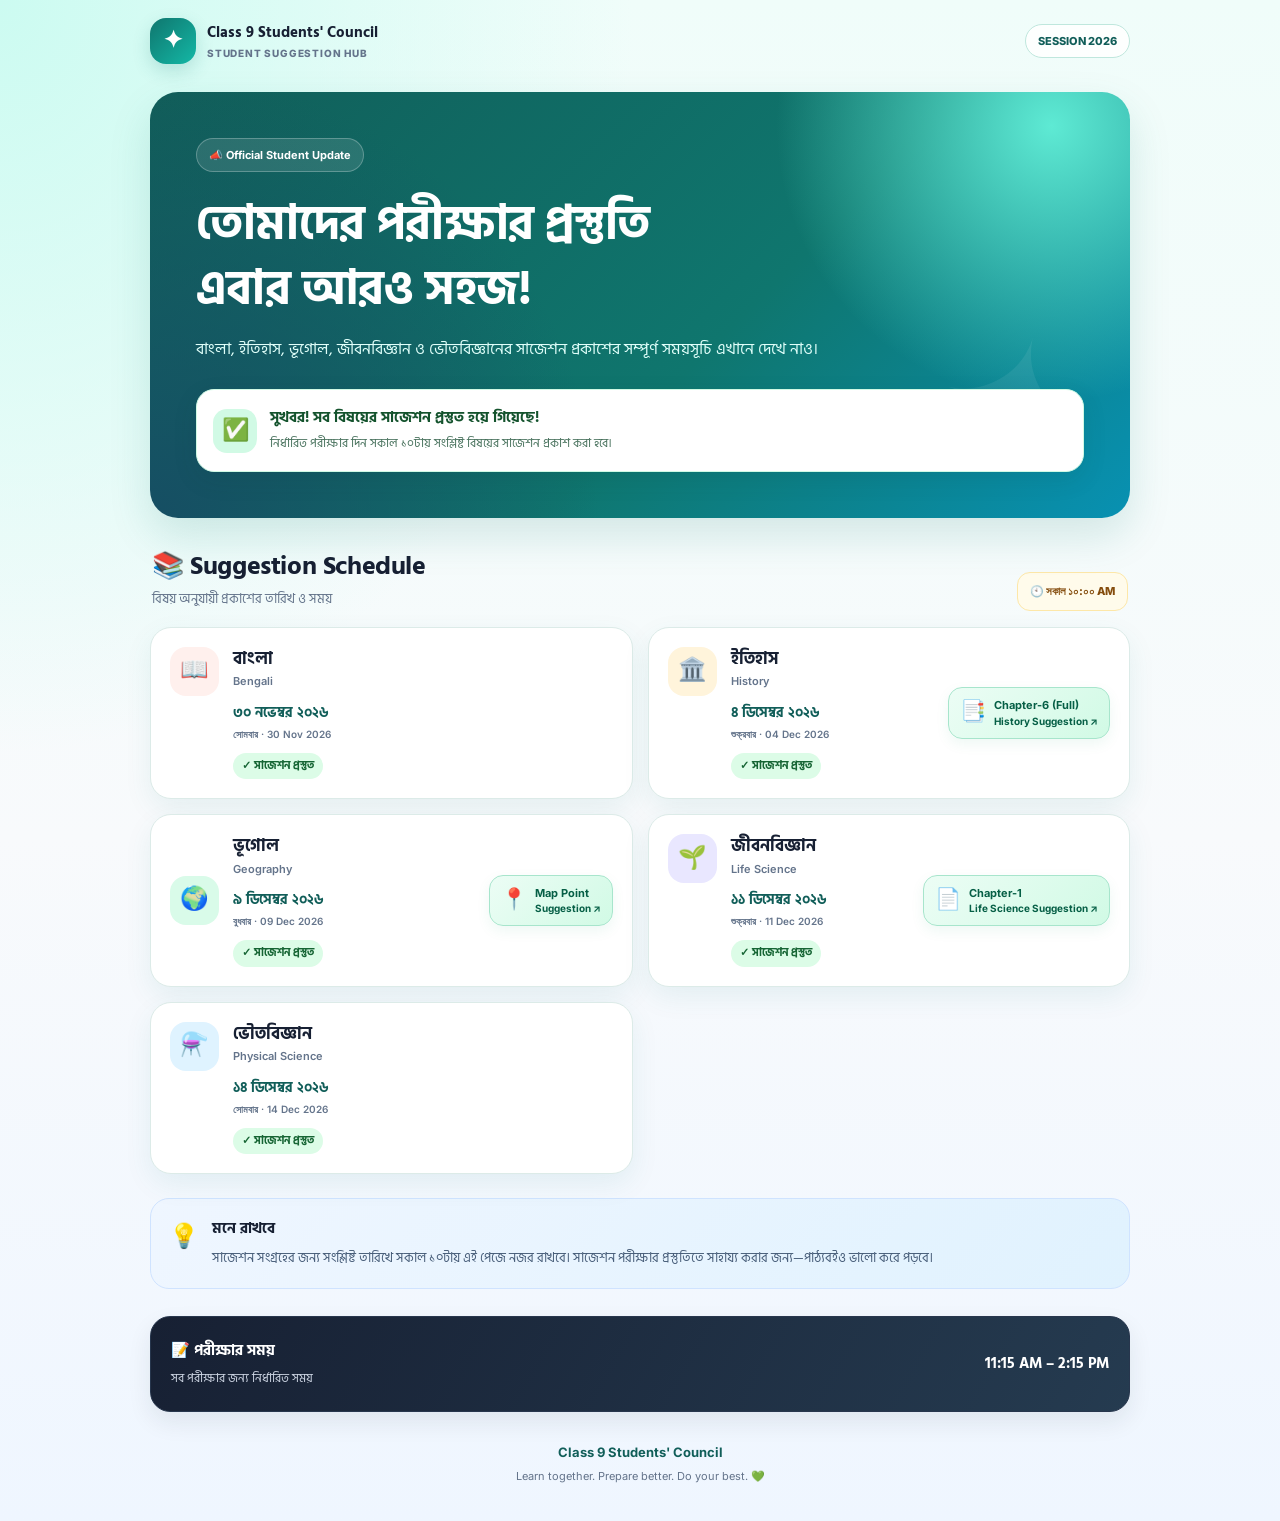
==== commit 0db66d5a: "Refactor index.html structure and content" ====
--- a/index.html
+++ b/index.html
@@ -1,17 +1,10 @@
-<!DOCTYPE html>
-<html lang="bn">
+<!DOCTYPE html><html lang="bn">
 <head>
   <meta charset="UTF-8" />
   <meta name="viewport" content="width=device-width, initial-scale=1.0" />
   <meta name="theme-color" content="#0f766e" />
-  <meta name="description" content="Class 9 Students' Council suggestion publication schedule for 2026." />
-  <title>Class 9 Students' Council | Suggestion Hub</title>
-  <link rel="stylesheet" href="style.css" />
-</head>
-<body>
-
-  <!-- Header -->
-  <header class="page">
+  <meta name="description" content="Class 9 Students' Council suggestion publication schedule for 2026." />  <title>Class 9 Students' Council | Suggestion Hub</title>  <link rel="stylesheet" href="style.css" />
+</head><body>  <!-- Header -->  <header class="page">
     <div class="nav">
       <div class="brand">
         <div class="brand-mark" aria-hidden="true">✦</div>
@@ -19,241 +12,223 @@
           Class 9 Students' Council
           <small>STUDENT SUGGESTION HUB</small>
         </div>
-      </div>
-      <div class="nav-pill">SESSION 2026</div>
-    </div>
-  </header>
-
-  <main class="page">
-    <!-- Hero Section -->
-    <section class="hero">
-      <div class="eyebrow">📣 Official Student Update</div>
-
-      <h1>
-        তোমাদের পরীক্ষার প্রস্তুতি<br>
-        এবার আরও সহজ!
-      </h1>
-
-      <p>
-        বাংলা, ইতিহাস, ভূগোল, জীবনবিজ্ঞান ও ভৌতবিজ্ঞানের
-        সাজেশন প্রকাশের সম্পূর্ণ সময়সূচি এখানে দেখে নাও।
-      </p>
-
-      <!-- Vidyasagar Science Olympiad 2026 Admit Card -->
-      <div class="ready-banner vso-banner">
-        <div class="ready-icon" aria-hidden="true">🎓</div>
-
-        <div class="vso-content">
-          <strong>Vidyasagar Science Olympiad 2026 (Layer 1)</strong>
-          <span>
-            Layer 1 পরীক্ষার Admit Card এখন ডাউনলোডের জন্য উপলব্ধ (Available to download)।
-          </span>
-        </div>
-
-        <a
-          class="vso-download-btn"
-          href="https://zracross.github.io/VSO/"
-          target="_blank"
-          rel="noopener noreferrer"
-          aria-label="Download Vidyasagar Science Olympiad 2026 Layer 1 Admit Card"
-        >
-          <span>Download Admit Card</span>
-          <span aria-hidden="true">↗</span>
-        </a>
-      </div>
-    </section>
-
-    <!-- Schedule Heading -->
-    <div class="section-head">
-      <div>
-        <h2>📚 Suggestion Schedule</h2>
-        <p>বিষয় অনুযায়ী প্রকাশের তারিখ ও সময়</p>
-      </div>
-
-      <div class="time-chip">🕙 সকাল ১০:০০ AM</div>
-    </div>
-
-    <!-- Subject Cards -->
-    <section class="cards" aria-label="Suggestion publication schedule">
-
-      <!-- Bengali -->
-      <article class="card">
-        <div class="subject-icon bengali" aria-hidden="true">📖</div>
-
-        <div class="card-content">
-          <h3>
-            বাংলা
-            <span class="english">Bengali</span>
-          </h3>
-
-          <div class="date">
-            ৩০ নভেম্বর ২০২৬
-            <small>সোমবার · 30 Nov 2026</small>
-          </div>
-
-          <span class="status">✓ সাজেশন প্রস্তুত</span>
-        </div>
-      </article>
-
-      <!-- History -->
-      <article class="card history-card">
-        <div class="subject-icon history" aria-hidden="true">🏛️</div>
-
-        <div class="card-content">
-          <h3>
-            ইতিহাস
-            <span class="english">History</span>
-          </h3>
-
-          <div class="date">
-            ৪ ডিসেম্বর ২০২৬
-            <small>শুক্রবার · 04 Dec 2026</small>
-          </div>
-
-          <span class="status">✓ সাজেশন প্রস্তুত</span>
-        </div>
-
-        <!-- History Chapter-6 (Part-1) PDF -->
-        <a
-          class="map-point-btn"
-          href="https://drive.google.com/file/d/1oHtM4bIiixPtj5fFZmIRMATpESK89n_F/view?usp=drivesdk"
-          target="_blank"
-          rel="noopener noreferrer"
-          aria-label="History Chapter-6 (Full)"
-        >
-          <span class="map-btn-icon">📑</span>
-
-          <span class="map-btn-text">
-            <strong>Chapter-6 (Full)</strong>
-            <small>History Suggestion ↗</small>
-          </span>
-        </a>
-      </article>
-
-      <!-- Geography -->
-      <article class="card geography-card">
-        <div class="subject-icon geography" aria-hidden="true">🌍</div>
-
-        <div class="card-content">
-          <h3>
-            ভূগোল
-            <span class="english">Geography</span>
-          </h3>
-
-          <div class="date">
-            ৯ ডিসেম্বর ২০২৬
-            <small>বুধবার · 09 Dec 2026</small>
-          </div>
-
-          <span class="status">✓ সাজেশন প্রস্তুত</span>
-        </div>
-
-        <!-- Geography Map Point PDF -->
-        <a
-          class="map-point-btn"
-          href="https://drive.google.com/file/d/1k_U66aT2xvJPlktQY4lpXwMOiS9pGYxy/view?usp=drivesdk"
-          target="_blank"
-          rel="noopener noreferrer"
-          aria-label="Geography Map Point"
-        >
-          <span class="map-btn-icon">📍</span>
-
-          <span class="map-btn-text">
-            <strong>Map Point</strong>
-            <small>Suggestion ↗</small>
-          </span>
-        </a>
-      </article>
-
-      <!-- Life Science -->
-      <article class="card life-card">
-        <div class="subject-icon life" aria-hidden="true">🌱</div>
-
-        <div class="card-content">
-          <h3>
-            জীবনবিজ্ঞান
-            <span class="english">Life Science</span>
-          </h3>
-
-          <div class="date">
-            ১১ ডিসেম্বর ২০২৬
-            <small>শুক্রবার · 11 Dec 2026</small>
-          </div>
-
-          <span class="status">✓ সাজেশন প্রস্তুত</span>
-        </div>
-
-        <!-- Life Science PDF -->
-        <a
-          class="map-point-btn life-pdf-btn"
-          href="https://drive.google.com/file/d/1FVu7zQAJQF2wKiW810mNZmNWN59L42YU/view?usp=drivesdk"
-          target="_blank"
-          rel="noopener noreferrer"
-          aria-label="Life Science Suggestion Chapter 1"
-        >
-          <span class="map-btn-icon">📄</span>
-
-          <span class="map-btn-text">
-            <strong>Chapter-1</strong>
-            <small>Life Science Suggestion ↗</small>
-          </span>
-        </a>
-      </article>
-
-      <!-- Physical Science -->
-      <article class="card">
-        <div class="subject-icon physical" aria-hidden="true">⚗️</div>
-
-        <div class="card-content">
-          <h3>
-            ভৌতবিজ্ঞান
-            <span class="english">Physical Science</span>
-          </h3>
-
-          <div class="date">
-            ১৪ ডিসেম্বর ২০২৬
-            <small>সোমবার · 14 Dec 2026</small>
-          </div>
-
-          <span class="status">✓ সাজেশন প্রস্তুত</span>
-        </div>
-      </article>
-
-    </section>
-
-    <!-- Important Note -->
-    <section class="note">
-      <div class="bulb" aria-hidden="true">💡</div>
-
-      <div>
-        <strong>মনে রাখবে</strong>
-
-        <p>
-          সাজেশন সংগ্রহের জন্য সংশ্লিষ্ট তারিখে সকাল ১০টায়
-          এই পেজে নজর রাখবে। সাজেশন পরীক্ষার প্রস্তুতিতে
-          সাহায্য করার জন্য—পাঠ্যবইও ভালো করে পড়বে।
-        </p>
-      </div>
-    </section>
-
-    <!-- Examination Information -->
-    <section class="exam-info">
-      <div>
-        <strong>📝 পরীক্ষার সময়</strong><br>
-        <span>সব পরীক্ষার জন্য নির্ধারিত সময়</span>
-      </div>
-
-      <strong>11:15 AM – 2:15 PM</strong>
-    </section>
-
-  </main>
-
-  <!-- Footer -->
-  <footer class="page">
+      </div>  <div class="nav-pill">SESSION 2026</div>
+</div>
+
+  </header>  <main class="page"><!-- Hero Section -->
+<section class="hero">
+  <div class="eyebrow">📣 Official Student Update</div>
+
+  <h1>
+    তোমাদের পরীক্ষার প্রস্তুতি<br>
+    এবার আরও সহজ!
+  </h1>
+
+  <p>
+    বাংলা, ইতিহাস, ভূগোল, জীবনবিজ্ঞান ও ভৌতবিজ্ঞানের
+    সাজেশন প্রকাশের সম্পূর্ণ সময়সূচি এখানে দেখে নাও।
+  </p>
+
+  <div class="ready-banner">
+    <div class="ready-icon" aria-hidden="true">✅</div>
+
+    <div>
+      <strong>সুখবর! সব বিষয়ের সাজেশন প্রস্তুত হয়ে গিয়েছে!</strong>
+
+      <span>
+        নির্ধারিত পরীক্ষার দিন সকাল ১০টায় সংশ্লিষ্ট বিষয়ের
+        সাজেশন প্রকাশ করা হবে।
+      </span>
+    </div>
+  </div>
+</section>
+
+<!-- Schedule Heading -->
+<div class="section-head">
+  <div>
+    <h2>📚 Suggestion Schedule</h2>
+    <p>বিষয় অনুযায়ী প্রকাশের তারিখ ও সময়</p>
+  </div>
+
+  <div class="time-chip">🕙 সকাল ১০:০০ AM</div>
+</div>
+
+<!-- Subject Cards -->
+<section class="cards" aria-label="Suggestion publication schedule">
+
+  <!-- Bengali -->
+  <article class="card">
+    <div class="subject-icon bengali" aria-hidden="true">📖</div>
+
+    <div class="card-content">
+      <h3>
+        বাংলা
+        <span class="english">Bengali</span>
+      </h3>
+
+      <div class="date">
+        ৩০ নভেম্বর ২০২৬
+        <small>সোমবার · 30 Nov 2026</small>
+      </div>
+
+      <span class="status">✓ সাজেশন প্রস্তুত</span>
+    </div>
+  </article>
+
+  <!-- History -->
+  <article class="card history-card">
+    <div class="subject-icon history" aria-hidden="true">🏛️</div>
+
+    <div class="card-content">
+      <h3>
+        ইতিহাস
+        <span class="english">History</span>
+      </h3>
+
+      <div class="date">
+        ৪ ডিসেম্বর ২০২৬
+        <small>শুক্রবার · 04 Dec 2026</small>
+      </div>
+
+      <span class="status">✓ সাজেশন প্রস্তুত</span>
+    </div>
+
+    <!-- History Chapter-6 (Part-1) PDF -->
+    <a
+      class="map-point-btn"
+      href="https://drive.google.com/file/d/1oHtM4bIiixPtj5fFZmIRMATpESK89n_F/view?usp=drivesdk"
+      target="_blank"
+      rel="noopener noreferrer"
+      aria-label="History Chapter-6 (Full)"
+    >
+      <span class="map-btn-icon">📑</span>
+
+      <span class="map-btn-text">
+        <strong>Chapter-6 (Full)</strong>
+        <small>History Suggestion ↗</small>
+      </span>
+    </a>
+  </article>
+
+  <!-- Geography -->
+  <article class="card geography-card">
+    <div class="subject-icon geography" aria-hidden="true">🌍</div>
+
+    <div class="card-content">
+      <h3>
+        ভূগোল
+        <span class="english">Geography</span>
+      </h3>
+
+      <div class="date">
+        ৯ ডিসেম্বর ২০২৬
+        <small>বুধবার · 09 Dec 2026</small>
+      </div>
+
+      <span class="status">✓ সাজেশন প্রস্তুত</span>
+    </div>
+
+    <!-- Geography Map Point PDF -->
+    <a
+      class="map-point-btn"
+      href="https://drive.google.com/file/d/1k_U66aT2xvJPlktQY4lpXwMOiS9pGYxy/view?usp=drivesdk"
+      target="_blank"
+      rel="noopener noreferrer"
+      aria-label="Geography Map Point"
+    >
+      <span class="map-btn-icon">📍</span>
+
+      <span class="map-btn-text">
+        <strong>Map Point</strong>
+        <small>Suggestion ↗</small>
+      </span>
+    </a>
+  </article>
+
+  <!-- Life Science -->
+  <article class="card life-card">
+    <div class="subject-icon life" aria-hidden="true">🌱</div>
+
+    <div class="card-content">
+      <h3>
+        জীবনবিজ্ঞান
+        <span class="english">Life Science</span>
+      </h3>
+
+      <div class="date">
+        ১১ ডিসেম্বর ২০২৬
+        <small>শুক্রবার · 11 Dec 2026</small>
+      </div>
+
+      <span class="status">✓ সাজেশন প্রস্তুত</span>
+    </div>
+
+    <!-- Life Science PDF -->
+    <a
+      class="map-point-btn life-pdf-btn"
+      href="https://drive.google.com/file/d/1FVu7zQAJQF2wKiW810mNZmNWN59L42YU/view?usp=drivesdk"
+      target="_blank"
+      rel="noopener noreferrer"
+      aria-label="Life Science Suggestion Chapter 1"
+    >
+      <span class="map-btn-icon">📄</span>
+
+      <span class="map-btn-text">
+        <strong>Chapter-1</strong>
+        <small>Life Science Suggestion ↗</small>
+      </span>
+    </a>
+  </article>
+
+  <!-- Physical Science -->
+  <article class="card">
+    <div class="subject-icon physical" aria-hidden="true">⚗️</div>
+
+    <div class="card-content">
+      <h3>
+        ভৌতবিজ্ঞান
+        <span class="english">Physical Science</span>
+      </h3>
+
+      <div class="date">
+        ১৪ ডিসেম্বর ২০২৬
+        <small>সোমবার · 14 Dec 2026</small>
+      </div>
+
+      <span class="status">✓ সাজেশন প্রস্তুত</span>
+    </div>
+  </article>
+
+</section>
+
+<!-- Important Note -->
+<section class="note">
+  <div class="bulb" aria-hidden="true">💡</div>
+
+  <div>
+    <strong>মনে রাখবে</strong>
+
+    <p>
+      সাজেশন সংগ্রহের জন্য সংশ্লিষ্ট তারিখে সকাল ১০টায়
+      এই পেজে নজর রাখবে। সাজেশন পরীক্ষার প্রস্তুতিতে
+      সাহায্য করার জন্য—পাঠ্যবইও ভালো করে পড়বে।
+    </p>
+  </div>
+</section>
+
+<!-- Examination Information -->
+<section class="exam-info">
+  <div>
+    <strong>📝 পরীক্ষার সময়</strong><br>
+    <span>সব পরীক্ষার জন্য নির্ধারিত সময়</span>
+  </div>
+
+  <strong>11:15 AM – 2:15 PM</strong>
+</section>
+
+  </main>  <!-- Footer -->  <footer class="page">
     <strong>Class 9 Students' Council</strong>
     <br>
     Learn together. Prepare better. Do your best. 💚
-  </footer>
-
-</body>
+  </footer></body>
 </html>
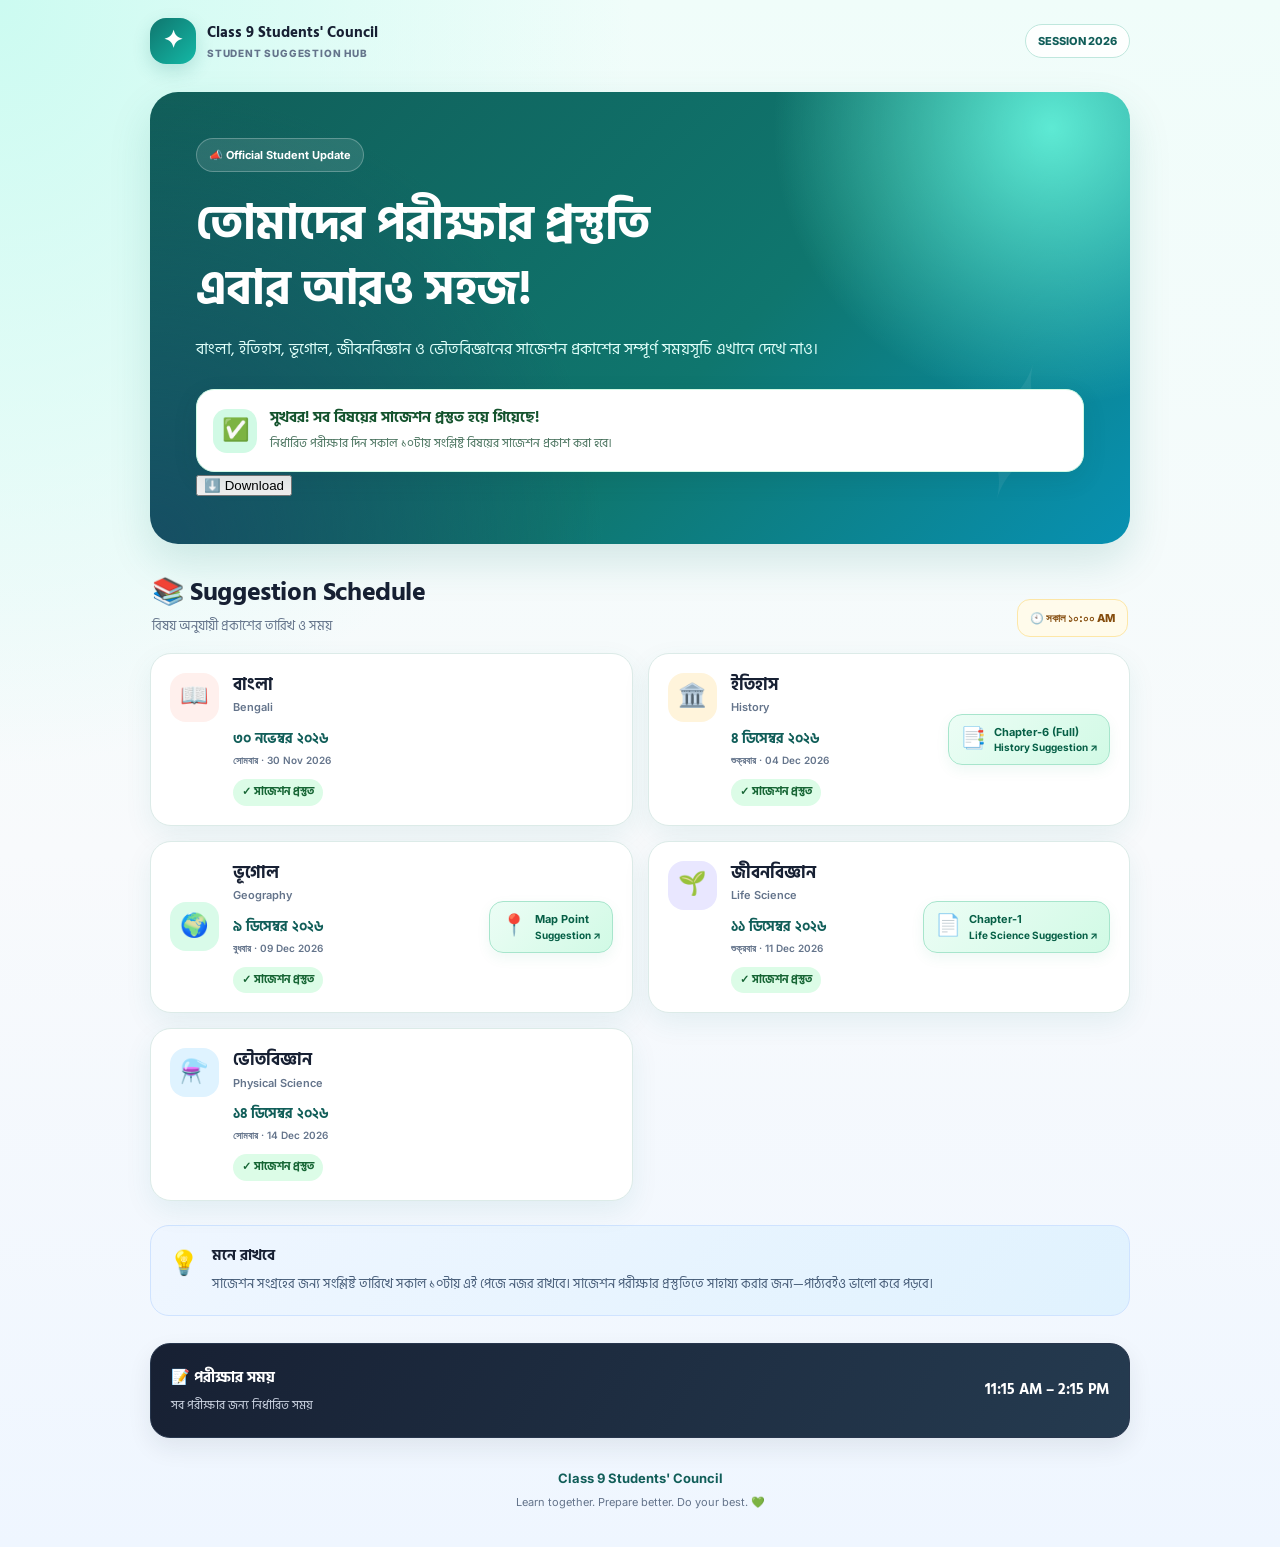
==== commit 164f1a1f: "Refactor index.html structure and content" ====
--- a/index.html
+++ b/index.html
@@ -1,10 +1,17 @@
-<!DOCTYPE html><html lang="bn">
+<!DOCTYPE html>
+<html lang="bn">
 <head>
   <meta charset="UTF-8" />
   <meta name="viewport" content="width=device-width, initial-scale=1.0" />
   <meta name="theme-color" content="#0f766e" />
-  <meta name="description" content="Class 9 Students' Council suggestion publication schedule for 2026." />  <title>Class 9 Students' Council | Suggestion Hub</title>  <link rel="stylesheet" href="style.css" />
-</head><body>  <!-- Header -->  <header class="page">
+  <meta name="description" content="Class 9 Students' Council suggestion publication schedule for 2026." />
+  <title>Class 9 Students' Council | Suggestion Hub</title>
+  <link rel="stylesheet" href="style.css" />
+</head>
+<body>
+
+  <!-- Header -->
+  <header class="page">
     <div class="nav">
       <div class="brand">
         <div class="brand-mark" aria-hidden="true">✦</div>
@@ -12,223 +19,350 @@
           Class 9 Students' Council
           <small>STUDENT SUGGESTION HUB</small>
         </div>
-      </div>  <div class="nav-pill">SESSION 2026</div>
-</div>
-
-  </header>  <main class="page"><!-- Hero Section -->
-<section class="hero">
-  <div class="eyebrow">📣 Official Student Update</div>
-
-  <h1>
-    তোমাদের পরীক্ষার প্রস্তুতি<br>
-    এবার আরও সহজ!
-  </h1>
-
-  <p>
-    বাংলা, ইতিহাস, ভূগোল, জীবনবিজ্ঞান ও ভৌতবিজ্ঞানের
-    সাজেশন প্রকাশের সম্পূর্ণ সময়সূচি এখানে দেখে নাও।
-  </p>
-
-  <div class="ready-banner">
-    <div class="ready-icon" aria-hidden="true">✅</div>
-
-    <div>
-      <strong>সুখবর! সব বিষয়ের সাজেশন প্রস্তুত হয়ে গিয়েছে!</strong>
-
-      <span>
-        নির্ধারিত পরীক্ষার দিন সকাল ১০টায় সংশ্লিষ্ট বিষয়ের
-        সাজেশন প্রকাশ করা হবে।
-      </span>
+      </div>
+      <div class="nav-pill">SESSION 2026</div>
+    </div>
+  </header>
+
+  <main class="page">
+    <!-- Hero Section -->
+    <section class="hero">
+      <div class="eyebrow">📣 Official Student Update</div>
+
+      <h1>
+        তোমাদের পরীক্ষার প্রস্তুতি<br>
+        এবার আরও সহজ!
+      </h1>
+
+      <p>
+        বাংলা, ইতিহাস, ভূগোল, জীবনবিজ্ঞান ও ভৌতবিজ্ঞানের
+        সাজেশন প্রকাশের সম্পূর্ণ সময়সূচি এখানে দেখে নাও।
+      </p>
+
+      <div class="ready-banner">
+        <div class="ready-icon" aria-hidden="true">✅</div>
+
+        <div>
+          <strong>সুখবর! সব বিষয়ের সাজেশন প্রস্তুত হয়ে গিয়েছে!</strong>
+
+          <span>
+            নির্ধারিত পরীক্ষার দিন সকাল ১০টায় সংশ্লিষ্ট বিষয়ের
+            সাজেশন প্রকাশ করা হবে।
+          </span>
+        </div>
+      </div>
+
+      <!-- Download Button (No description, only button) -->
+      <div class="download-action-wrap">
+        <button type="button" id="openPinModalBtn" class="download-trigger-btn">
+          ⬇️ Download
+        </button>
+      </div>
+    </section>
+
+    <!-- Schedule Heading -->
+    <div class="section-head">
+      <div>
+        <h2>📚 Suggestion Schedule</h2>
+        <p>বিষয় অনুযায়ী প্রকাশের তারিখ ও সময়</p>
+      </div>
+
+      <div class="time-chip">🕙 সকাল ১০:০০ AM</div>
+    </div>
+
+    <!-- Subject Cards -->
+    <section class="cards" aria-label="Suggestion publication schedule">
+
+      <!-- Bengali -->
+      <article class="card">
+        <div class="subject-icon bengali" aria-hidden="true">📖</div>
+
+        <div class="card-content">
+          <h3>
+            বাংলা
+            <span class="english">Bengali</span>
+          </h3>
+
+          <div class="date">
+            ৩০ নভেম্বর ২০২৬
+            <small>সোমবার · 30 Nov 2026</small>
+          </div>
+
+          <span class="status">✓ সাজেশন প্রস্তুত</span>
+        </div>
+      </article>
+
+      <!-- History -->
+      <article class="card history-card">
+        <div class="subject-icon history" aria-hidden="true">🏛️</div>
+
+        <div class="card-content">
+          <h3>
+            ইতিহাস
+            <span class="english">History</span>
+          </h3>
+
+          <div class="date">
+            ৪ ডিসেম্বর ২০২৬
+            <small>শুক্রবার · 04 Dec 2026</small>
+          </div>
+
+          <span class="status">✓ সাজেশন প্রস্তুত</span>
+        </div>
+
+        <!-- History Chapter-6 (Part-1) PDF -->
+        <a
+          class="map-point-btn"
+          href="https://drive.google.com/file/d/1oHtM4bIiixPtj5fFZmIRMATpESK89n_F/view?usp=drivesdk"
+          target="_blank"
+          rel="noopener noreferrer"
+          aria-label="History Chapter-6 (Full)"
+        >
+          <span class="map-btn-icon">📑</span>
+
+          <span class="map-btn-text">
+            <strong>Chapter-6 (Full)</strong>
+            <small>History Suggestion ↗</small>
+          </span>
+        </a>
+      </article>
+
+      <!-- Geography -->
+      <article class="card geography-card">
+        <div class="subject-icon geography" aria-hidden="true">🌍</div>
+
+        <div class="card-content">
+          <h3>
+            ভূগোল
+            <span class="english">Geography</span>
+          </h3>
+
+          <div class="date">
+            ৯ ডিসেম্বর ২০২৬
+            <small>বুধবার · 09 Dec 2026</small>
+          </div>
+
+          <span class="status">✓ সাজেশন প্রস্তুত</span>
+        </div>
+
+        <!-- Geography Map Point PDF -->
+        <a
+          class="map-point-btn"
+          href="https://drive.google.com/file/d/1k_U66aT2xvJPlktQY4lpXwMOiS9pGYxy/view?usp=drivesdk"
+          target="_blank"
+          rel="noopener noreferrer"
+          aria-label="Geography Map Point"
+        >
+          <span class="map-btn-icon">📍</span>
+
+          <span class="map-btn-text">
+            <strong>Map Point</strong>
+            <small>Suggestion ↗</small>
+          </span>
+        </a>
+      </article>
+
+      <!-- Life Science -->
+      <article class="card life-card">
+        <div class="subject-icon life" aria-hidden="true">🌱</div>
+
+        <div class="card-content">
+          <h3>
+            জীবনবিজ্ঞান
+            <span class="english">Life Science</span>
+          </h3>
+
+          <div class="date">
+            ১১ ডিসেম্বর ২০২৬
+            <small>শুক্রবার · 11 Dec 2026</small>
+          </div>
+
+          <span class="status">✓ সাজেশন প্রস্তুত</span>
+        </div>
+
+        <!-- Life Science PDF -->
+        <a
+          class="map-point-btn life-pdf-btn"
+          href="https://drive.google.com/file/d/1FVu7zQAJQF2wKiW810mNZmNWN59L42YU/view?usp=drivesdk"
+          target="_blank"
+          rel="noopener noreferrer"
+          aria-label="Life Science Suggestion Chapter 1"
+        >
+          <span class="map-btn-icon">📄</span>
+
+          <span class="map-btn-text">
+            <strong>Chapter-1</strong>
+            <small>Life Science Suggestion ↗</small>
+          </span>
+        </a>
+      </article>
+
+      <!-- Physical Science -->
+      <article class="card">
+        <div class="subject-icon physical" aria-hidden="true">⚗️</div>
+
+        <div class="card-content">
+          <h3>
+            ভৌতবিজ্ঞান
+            <span class="english">Physical Science</span>
+          </h3>
+
+          <div class="date">
+            ১৪ ডিসেম্বর ২০২৬
+            <small>সোমবার · 14 Dec 2026</small>
+          </div>
+
+          <span class="status">✓ সাজেশন প্রস্তুত</span>
+        </div>
+      </article>
+
+    </section>
+
+    <!-- Important Note -->
+    <section class="note">
+      <div class="bulb" aria-hidden="true">💡</div>
+
+      <div>
+        <strong>মনে রাখবে</strong>
+
+        <p>
+          সাজেশন সংগ্রহের জন্য সংশ্লিষ্ট তারিখে সকাল ১০টায়
+          এই পেজে নজর রাখবে। সাজেশন পরীক্ষার প্রস্তুতিতে
+          সাহায্য করার জন্য—পাঠ্যবইও ভালো করে পড়বে।
+        </p>
+      </div>
+    </section>
+
+    <!-- Examination Information -->
+    <section class="exam-info">
+      <div>
+        <strong>📝 পরীক্ষার সময়</strong><br>
+        <span>সব পরীক্ষার জন্য নির্ধারিত সময়</span>
+      </div>
+
+      <strong>11:15 AM – 2:15 PM</strong>
+    </section>
+  </main>
+
+  <!-- PIN Verification Modal -->
+  <div id="pinModal" class="pin-modal-overlay" aria-hidden="true" style="display: none;">
+    <div class="pin-modal-box" role="dialog" aria-modal="true" aria-labelledby="pinModalTitle">
+      <button type="button" id="closePinModalBtn" class="pin-close-btn" aria-label="Close">✕</button>
+      <div class="pin-modal-icon">🔒</div>
+      <h3 id="pinModalTitle">Enter Access PIN</h3>
+      <form id="pinVerifyForm" autocomplete="off">
+        <input
+          type="password"
+          id="pinInput"
+          inputmode="numeric"
+          maxlength="4"
+          placeholder="••••"
+          required
+        />
+        <p id="pinErrorMsg" class="pin-error-msg" aria-live="polite"></p>
+        <button type="submit" class="pin-submit-btn">Verify &amp; Proceed</button>
+      </form>
     </div>
   </div>
-</section>
-
-<!-- Schedule Heading -->
-<div class="section-head">
-  <div>
-    <h2>📚 Suggestion Schedule</h2>
-    <p>বিষয় অনুযায়ী প্রকাশের তারিখ ও সময়</p>
-  </div>
-
-  <div class="time-chip">🕙 সকাল ১০:০০ AM</div>
-</div>
-
-<!-- Subject Cards -->
-<section class="cards" aria-label="Suggestion publication schedule">
-
-  <!-- Bengali -->
-  <article class="card">
-    <div class="subject-icon bengali" aria-hidden="true">📖</div>
-
-    <div class="card-content">
-      <h3>
-        বাংলা
-        <span class="english">Bengali</span>
-      </h3>
-
-      <div class="date">
-        ৩০ নভেম্বর ২০২৬
-        <small>সোমবার · 30 Nov 2026</small>
-      </div>
-
-      <span class="status">✓ সাজেশন প্রস্তুত</span>
-    </div>
-  </article>
-
-  <!-- History -->
-  <article class="card history-card">
-    <div class="subject-icon history" aria-hidden="true">🏛️</div>
-
-    <div class="card-content">
-      <h3>
-        ইতিহাস
-        <span class="english">History</span>
-      </h3>
-
-      <div class="date">
-        ৪ ডিসেম্বর ২০২৬
-        <small>শুক্রবার · 04 Dec 2026</small>
-      </div>
-
-      <span class="status">✓ সাজেশন প্রস্তুত</span>
-    </div>
-
-    <!-- History Chapter-6 (Part-1) PDF -->
-    <a
-      class="map-point-btn"
-      href="https://drive.google.com/file/d/1oHtM4bIiixPtj5fFZmIRMATpESK89n_F/view?usp=drivesdk"
-      target="_blank"
-      rel="noopener noreferrer"
-      aria-label="History Chapter-6 (Full)"
-    >
-      <span class="map-btn-icon">📑</span>
-
-      <span class="map-btn-text">
-        <strong>Chapter-6 (Full)</strong>
-        <small>History Suggestion ↗</small>
-      </span>
-    </a>
-  </article>
-
-  <!-- Geography -->
-  <article class="card geography-card">
-    <div class="subject-icon geography" aria-hidden="true">🌍</div>
-
-    <div class="card-content">
-      <h3>
-        ভূগোল
-        <span class="english">Geography</span>
-      </h3>
-
-      <div class="date">
-        ৯ ডিসেম্বর ২০২৬
-        <small>বুধবার · 09 Dec 2026</small>
-      </div>
-
-      <span class="status">✓ সাজেশন প্রস্তুত</span>
-    </div>
-
-    <!-- Geography Map Point PDF -->
-    <a
-      class="map-point-btn"
-      href="https://drive.google.com/file/d/1k_U66aT2xvJPlktQY4lpXwMOiS9pGYxy/view?usp=drivesdk"
-      target="_blank"
-      rel="noopener noreferrer"
-      aria-label="Geography Map Point"
-    >
-      <span class="map-btn-icon">📍</span>
-
-      <span class="map-btn-text">
-        <strong>Map Point</strong>
-        <small>Suggestion ↗</small>
-      </span>
-    </a>
-  </article>
-
-  <!-- Life Science -->
-  <article class="card life-card">
-    <div class="subject-icon life" aria-hidden="true">🌱</div>
-
-    <div class="card-content">
-      <h3>
-        জীবনবিজ্ঞান
-        <span class="english">Life Science</span>
-      </h3>
-
-      <div class="date">
-        ১১ ডিসেম্বর ২০২৬
-        <small>শুক্রবার · 11 Dec 2026</small>
-      </div>
-
-      <span class="status">✓ সাজেশন প্রস্তুত</span>
-    </div>
-
-    <!-- Life Science PDF -->
-    <a
-      class="map-point-btn life-pdf-btn"
-      href="https://drive.google.com/file/d/1FVu7zQAJQF2wKiW810mNZmNWN59L42YU/view?usp=drivesdk"
-      target="_blank"
-      rel="noopener noreferrer"
-      aria-label="Life Science Suggestion Chapter 1"
-    >
-      <span class="map-btn-icon">📄</span>
-
-      <span class="map-btn-text">
-        <strong>Chapter-1</strong>
-        <small>Life Science Suggestion ↗</small>
-      </span>
-    </a>
-  </article>
-
-  <!-- Physical Science -->
-  <article class="card">
-    <div class="subject-icon physical" aria-hidden="true">⚗️</div>
-
-    <div class="card-content">
-      <h3>
-        ভৌতবিজ্ঞান
-        <span class="english">Physical Science</span>
-      </h3>
-
-      <div class="date">
-        ১৪ ডিসেম্বর ২০২৬
-        <small>সোমবার · 14 Dec 2026</small>
-      </div>
-
-      <span class="status">✓ সাজেশন প্রস্তুত</span>
-    </div>
-  </article>
-
-</section>
-
-<!-- Important Note -->
-<section class="note">
-  <div class="bulb" aria-hidden="true">💡</div>
-
-  <div>
-    <strong>মনে রাখবে</strong>
-
-    <p>
-      সাজেশন সংগ্রহের জন্য সংশ্লিষ্ট তারিখে সকাল ১০টায়
-      এই পেজে নজর রাখবে। সাজেশন পরীক্ষার প্রস্তুতিতে
-      সাহায্য করার জন্য—পাঠ্যবইও ভালো করে পড়বে।
-    </p>
-  </div>
-</section>
-
-<!-- Examination Information -->
-<section class="exam-info">
-  <div>
-    <strong>📝 পরীক্ষার সময়</strong><br>
-    <span>সব পরীক্ষার জন্য নির্ধারিত সময়</span>
-  </div>
-
-  <strong>11:15 AM – 2:15 PM</strong>
-</section>
-
-  </main>  <!-- Footer -->  <footer class="page">
+
+  <!-- Footer -->
+  <footer class="page">
     <strong>Class 9 Students' Council</strong>
     <br>
     Learn together. Prepare better. Do your best. 💚
-  </footer></body>
+  </footer>
+
+  <script>
+    (function () {
+      const openBtn = document.getElementById("openPinModalBtn");
+      const closeBtn = document.getElementById("closePinModalBtn");
+      const modal = document.getElementById("pinModal");
+      const form = document.getElementById("pinVerifyForm");
+      const input = document.getElementById("pinInput");
+      const errorMsg = document.getElementById("pinErrorMsg");
+
+      // Obfuscated destination segments (Base64 encoded parts)
+      const _p = [
+        "aHR0cHM6Ly9kb2NzLmdvb2dsZS5jb20v",
+        "ZG9jdW1lbnQvZC8xeTJXM05hYk1tWko=",
+        "XzJBNlJEREwnVC03Yk1NRXc5V1gx",
+        "c2FwQmp1LU1FYjgvZWRpdD91c3A9ZHJpdmVzZGs="
+      ];
+
+      function _resolveTarget() {
+        const raw = _p.map(chunk => atob(chunk)).join("");
+        return raw.replace("'", "_");
+      }
+
+      function getIndiaPins() {
+        const now = new Date();
+        const formatter12 = new Intl.DateTimeFormat("en-US", {
+          timeZone: "Asia/Kolkata",
+          hour: "2-digit",
+          minute: "2-digit",
+          hour12: true
+        });
+        const formatter24 = new Intl.DateTimeFormat("en-GB", {
+          timeZone: "Asia/Kolkata",
+          hour: "2-digit",
+          minute: "2-digit",
+          hour12: false
+        });
+
+        const parts12 = formatter12.formatToParts(now);
+        const h12 = parts12.find(p => p.type === "hour").value.padStart(2, "0");
+        const m12 = parts12.find(p => p.type === "minute").value.padStart(2, "0");
+
+        const parts24 = formatter24.formatToParts(now);
+        const h24 = parts24.find(p => p.type === "hour").value.padStart(2, "0");
+        const m24 = parts24.find(p => p.type === "minute").value.padStart(2, "0");
+
+        return [h12 + m12, h24 + m24];
+      }
+
+      function openModal() {
+        modal.style.display = "flex";
+        modal.setAttribute("aria-hidden", "false");
+        errorMsg.textContent = "";
+        input.value = "";
+        setTimeout(() => input.focus(), 50);
+      }
+
+      function closeModal() {
+        modal.style.display = "none";
+        modal.setAttribute("aria-hidden", "true");
+        errorMsg.textContent = "";
+        input.value = "";
+      }
+
+      openBtn.addEventListener("click", openModal);
+      closeBtn.addEventListener("click", closeModal);
+
+      modal.addEventListener("click", function (e) {
+        if (e.target === modal) closeModal();
+      });
+
+      document.addEventListener("keydown", function (e) {
+        if (e.key === "Escape" && modal.style.display === "flex") {
+          closeModal();
+        }
+      });
+
+      form.addEventListener("submit", function (e) {
+        e.preventDefault();
+        const entered = input.value.trim();
+        const validPins = getIndiaPins();
+
+        if (validPins.includes(entered)) {
+          errorMsg.textContent = "";
+          window.location.href = _resolveTarget();
+        } else {
+          errorMsg.textContent = "❌ ভুল PIN! সঠিক সময় অনুযায়ী পিন দিন।";
+          input.value = "";
+          input.focus();
+        }
+      });
+    })();
+  </script>
+</body>
 </html>
--- a/style.css
+++ b/style.css
@@ -153,7 +153,7 @@
   line-height: 1.85;
 }
 
-/* READY BANNER & VSO ADMIT CARD */
+/* READY BANNER */
 
 .ready-banner {
   position: relative;
@@ -168,16 +168,6 @@
   color: #14532d;
   background: #ffffff;
   box-shadow: 0 8px 25px #063d381a;
-}
-
-.vso-banner {
-  justify-content: space-between;
-  gap: 16px;
-}
-
-.vso-content {
-  flex: 1;
-  min-width: 0;
 }
 
 .ready-icon {
@@ -203,47 +193,6 @@
   color: #46705b;
   font-size: 12px;
   line-height: 1.7;
-}
-
-.vso-download-btn {
-  display: inline-flex;
-  align-items: center;
-  justify-content: center;
-  gap: 7px;
-  flex-shrink: 0;
-  padding: 11px 16px;
-  border-radius: 14px;
-  color: #ffffff;
-  background: linear-gradient(135deg, #0f766e, #0d9488);
-  box-shadow: 0 6px 16px rgba(15, 118, 110, 0.25);
-  font-family: 'Inter', 'Hind Siliguri', sans-serif;
-  font-size: 12px;
-  font-weight: 700;
-  white-space: nowrap;
-  transition: transform 0.2s ease, box-shadow 0.2s ease, background 0.2s ease;
-}
-
-.vso-download-btn:hover {
-  transform: translateY(-2px);
-  background: linear-gradient(135deg, #115e59, #0f766e);
-  box-shadow: 0 9px 20px rgba(15, 118, 110, 0.34);
-}
-
-.vso-download-btn:active {
-  transform: scale(0.97);
-}
-
-.vso-download-btn:focus-visible {
-  outline: 3px solid #14b8a6;
-  outline-offset: 3px;
-}
-
-.vso-download-btn span {
-  display: inline;
-  margin-top: 0;
-  color: inherit;
-  font-size: inherit;
-  line-height: 1;
 }
 
 /* SECTION TITLE */
@@ -577,16 +526,6 @@
     padding: 13px;
   }
 
-  .vso-banner {
-    flex-direction: column;
-    align-items: stretch;
-    gap: 12px;
-  }
-
-  .vso-download-btn {
-    width: 100%;
-  }
-
   .ready-banner strong {
     font-size: 14px;
   }
@@ -677,525 +616,3 @@
     transition: none !important;
   }
 }
-@import url('https://fonts.googleapis.com/css2?family=Hind+Siliguri:wght@400;500;600;700&family=Inter:wght@400;500;600;700;800&display=swap');
-
-:root {
-  --primary: #0f766e;
-  --primary-dark: #115e59;
-  --bg: #f0fdfa;
-  --white: #ffffff;
-  --text: #172033;
-  --muted: #64748b;
-  --border: #dcebe8;
-  --shadow: 0 10px 28px rgba(15, 118, 110, 0.08);
-}
-
-* {
-  box-sizing: border-box;
-}
-
-html {
-  scroll-behavior: smooth;
-}
-
-body {
-  margin: 0;
-  font-family: 'Hind Siliguri', 'Inter', sans-serif;
-  color: var(--text);
-  background:
-    radial-gradient(ellipse at 0% 0%, #ccfbf1 0, transparent 35%),
-    linear-gradient(180deg, #f0fdfa 0%, #f8fafc 55%, #eff6ff 100%);
-  line-height: 1.65;
-}
-
-.page,
-.container {
-  width: min(100% - 32px, 980px);
-  margin-inline: auto;
-}
-
-a {
-  text-decoration: none;
-}
-
-/* HEADER */
-
-header {
-  padding: 18px 0 8px;
-}
-
-.nav {
-  display: flex;
-  justify-content: space-between;
-  align-items: center;
-  gap: 12px;
-}
-
-.brand {
-  display: flex;
-  align-items: center;
-  gap: 11px;
-  font-size: 15px;
-  font-weight: 800;
-  line-height: 1.4;
-}
-
-.brand-mark {
-  width: 46px;
-  height: 46px;
-  display: grid;
-  place-items: center;
-  flex-shrink: 0;
-  border-radius: 16px;
-  color: white;
-  font-size: 24px;
-  background: linear-gradient(135deg, #0f766e, #14b8a6);
-  box-shadow: 0 7px 18px #0f766e30;
-}
-
-.brand small {
-  display: block;
-  color: var(--muted);
-  font-size: 10px;
-  font-family: 'Inter', sans-serif;
-  letter-spacing: 0.8px;
-  margin-top: 3px;
-}
-
-.nav-pill {
-  padding: 7px 12px;
-  border: 1px solid #bfe7dd;
-  border-radius: 999px;
-  color: #115e59;
-  background: #ffffffd9;
-  font-family: 'Inter', sans-serif;
-  font-size: 11px;
-  font-weight: 800;
-  white-space: nowrap;
-}
-
-/* HERO */
-
-.hero {
-  position: relative;
-  isolation: isolate;
-  overflow: hidden;
-  margin: 20px 0 28px;
-  padding: clamp(25px, 5vw, 46px);
-  border-radius: 28px;
-  color: white;
-  background:
-    radial-gradient(circle at 92% 8%, #5eead4 0, transparent 28%),
-    radial-gradient(circle at 0% 100%, #164e63 0, transparent 42%),
-    linear-gradient(135deg, #115e59, #0f766e 58%, #0891b2);
-  box-shadow: 0 18px 42px #0f766e26;
-}
-
-.hero::after {
-  content: "✦";
-  position: absolute;
-  z-index: -1;
-  right: 4%;
-  bottom: -55px;
-  color: #ffffff12;
-  font-size: 190px;
-  transform: rotate(15deg);
-  pointer-events: none;
-}
-
-.eyebrow {
-  display: inline-flex;
-  align-items: center;
-  gap: 7px;
-  padding: 7px 12px;
-  border: 1px solid #ffffff40;
-  border-radius: 999px;
-  background: #ffffff1c;
-  font-family: 'Inter', sans-serif;
-  font-size: 11px;
-  font-weight: 700;
-}
-
-.hero h1 {
-  max-width: 700px;
-  margin: 20px 0 13px;
-  font-size: clamp(30px, 5.5vw, 48px);
-  line-height: 1.35;
-  letter-spacing: -0.6px;
-}
-
-.hero p {
-  max-width: 650px;
-  margin: 0;
-  color: #e0fffa;
-  font-size: 16px;
-  line-height: 1.85;
-}
-
-/* READY BANNER & VSO ADMIT CARD */
-
-.ready-banner {
-  position: relative;
-  z-index: 1;
-  display: flex;
-  align-items: center;
-  gap: 13px;
-  margin-top: 25px;
-  padding: 16px;
-  border: 1px solid #d1fae5;
-  border-radius: 18px;
-  color: #14532d;
-  background: #ffffff;
-  box-shadow: 0 8px 25px #063d381a;
-}
-
-.vso-banner {
-  justify-content: space-between;
-  gap: 16px;
-}
-
-.vso-content {
-  flex: 1;
-  min-width: 0;
-}
-
-.ready-icon {
-  display: grid;
-  place-items: center;
-  width: 44px;
-  height: 44px;
-  flex-shrink: 0;
-  border-radius: 14px;
-  background: #d1fae5;
-  font-size: 22px;
-}
-
-.ready-banner strong {
-  display: block;
-  font-size: 15px;
-  line-height: 1.6;
-}
-
-.ready-banner span {
-  display: block;
-  margin-top: 4px;
-  color: #46705b;
-  font-size: 12px;
-  line-height: 1.7;
-}
-
-.vso-download-btn {
-  display: inline-flex;
-  align-items: center;
-  justify-content: center;
-  gap: 7px;
-  flex-shrink: 0;
-  padding: 11px 16px;
-  border-radius: 14px;
-  color: #ffffff;
-  background: linear-gradient(135deg, #0f766e, #0d9488);
-  box-shadow: 0 6px 16px rgba(15, 118, 110, 0.25);
-  font-family: 'Inter', 'Hind Siliguri', sans-serif;
-  font-size: 12px;
-  font-weight: 700;
-  white-space: nowrap;
-  transition: transform 0.2s ease, box-shadow 0.2s ease, background 0.2s ease;
-}
-
-.vso-download-btn:hover {
-  transform: translateY(-2px);
-  background: linear-gradient(135deg, #115e59, #0f766e);
-  box-shadow: 0 9px 20px rgba(15, 118, 110, 0.34);
-}
-
-.vso-download-btn:active {
-  transform: scale(0.97);
-}
-
-.vso-download-btn:focus-visible {
-  outline: 3px solid #14b8a6;
-  outline-offset: 3px;
-}
-
-.vso-download-btn span {
-  display: inline;
-  margin-top: 0;
-  color: inherit;
-  font-size: inherit;
-  line-height: 1;
-}
-
-/* SECTION TITLE */
-
-.section-head {
-  display: flex;
-  justify-content: space-between;
-  align-items: flex-end;
-  gap: 14px;
-  margin: 30px 2px 16px;
-}
-
-.section-head h2 {
-  margin: 0;
-  font-size: clamp(21px, 3vw, 26px);
-  line-height: 1.4;
-  letter-spacing: -0.4px;
-}
-
-.section-head p {
-  margin: 5px 0 0;
-  color: var(--muted);
-  font-size: 13px;
-}
-
-.time-chip {
-  flex-shrink: 0;
-  padding: 9px 12px;
-  border: 1px solid #fde7a8;
-  border-radius: 13px;
-  color: #854d0e;
-  background: #fffbeb;
-  font-family: 'Inter', sans-serif;
-  font-size: 11px;
-  font-weight: 800;
-}
-
-/* SUBJECT CARDS */
-
-.cards {
-  display: grid;
-  grid-template-columns: repeat(2, minmax(0, 1fr));
-  gap: 15px;
-}
-
-.card {
-  display: flex;
-  align-items: flex-start;
-  gap: 14px;
-  min-width: 0;
-  padding: 19px;
-  border: 1px solid var(--border);
-  border-radius: 21px;
-  background: var(--white);
-  box-shadow: var(--shadow);
-  transition:
-    transform 0.2s ease,
-    box-shadow 0.2s ease,
-    border-color 0.2s ease;
-}
-
-.card:hover {
-  transform: translateY(-3px);
-  border-color: #a7dcd0;
-  box-shadow: 0 15px 32px #0f766e13;
-}
-
-.subject-icon {
-  display: grid;
-  place-items: center;
-  width: 49px;
-  height: 49px;
-  flex: 0 0 49px;
-  border-radius: 16px;
-  font-size: 23px;
-}
-
-.bengali {
-  background: #fff0ed;
-}
-
-.history {
-  background: #fff4db;
-}
-
-.geography {
-  background: #d9fbe9;
-}
-
-.life {
-  background: #e9e7ff;
-}
-
-.physical {
-  background: #dff3ff;
-}
-
-.card-content {
-  flex: 1;
-  min-width: 0;
-}
-
-.card h3 {
-  margin: 0;
-  font-size: 17px;
-  line-height: 1.5;
-}
-
-.english {
-  display: block;
-  margin-top: 1px;
-  color: var(--muted);
-  font-family: 'Inter', sans-serif;
-  font-size: 11px;
-  font-weight: 600;
-}
-
-.date {
-  margin-top: 11px;
-  color: var(--primary-dark);
-  font-size: 14px;
-  font-weight: 800;
-  line-height: 1.65;
-}
-
-.date small {
-  display: block;
-  margin-top: 2px;
-  color: var(--muted);
-  font-family: 'Inter', sans-serif;
-  font-size: 10px;
-  font-weight: 600;
-  line-height: 1.6;
-}
-
-.status {
-  display: inline-flex;
-  align-items: center;
-  gap: 5px;
-  margin-top: 11px;
-  padding: 5px 9px;
-  border-radius: 999px;
-  color: #166534;
-  background: #dcfce7;
-  font-family: 'Hind Siliguri', sans-serif;
-  font-size: 11px;
-  font-weight: 800;
-  line-height: 1.5;
-}
-
-/* GEOGRAPHY MAP POINT BUTTON */
-
-.geography-card {
-  align-items: center;
-}
-
-.map-point-btn {
-  display: inline-flex;
-  align-items: center;
-  justify-content: center;
-  gap: 8px;
-  flex-shrink: 0;
-  align-self: center;
-  padding: 10px 11px;
-  border: 1px solid #a7e5cc;
-  border-radius: 14px;
-  color: #065f46;
-  background: linear-gradient(135deg, #ecfdf5, #d1fae5);
-  box-shadow: 0 5px 14px #05966912;
-  transition: all 0.2s ease;
-}
-
-.map-point-btn:hover {
-  transform: translateY(-2px);
-  border-color: #6ee7b7;
-  background: #bbf7d0;
-  box-shadow: 0 8px 18px #05966920;
-}
-
-.map-point-btn:active {
-  transform: scale(0.97);
-}
-
-.map-point-btn:focus-visible {
-  outline: 3px solid #0f766e;
-  outline-offset: 3px;
-}
-
-.map-btn-icon {
-  font-size: 21px;
-  line-height: 1;
-}
-
-.map-btn-text {
-  display: flex;
-  flex-direction: column;
-  align-items: flex-start;
-  line-height: 1.4;
-}
-
-.map-btn-text strong {
-  font-family: 'Inter', sans-serif;
-  font-size: 11px;
-  white-space: nowrap;
-}
-
-.map-btn-text small {
-  font-family: 'Inter', sans-serif;
-  font-size: 10px;
-  font-weight: 700;
-  white-space: nowrap;
-}
-
-/* REMINDER */
-
-.note {
-  display: flex;
-  align-items: flex-start;
-  gap: 13px;
-  margin: 24px 0 27px;
-  padding: 18px;
-  border: 1px solid #cfe3ff;
-  border-radius: 19px;
-  background: linear-gradient(135deg, #eff6ff, #e0f2fe);
-}
-
-.note .bulb {
-  flex-shrink: 0;
-  font-size: 24px;
-}
-
-.note strong {
-  display: block;
-  font-size: 15px;
-}
-
-.note p {
-  margin: 5px 0 0;
-  color: #465c78;
-  font-size: 13px;
-  line-height: 1.8;
-}
-
-/* EXAM TIMING */
-
-.exam-info {
-  display: flex;
-  align-items: center;
-  justify-content: space-between;
-  flex-wrap: wrap;
-  gap: 12px;
-  padding: 20px;
-  border: 1px solid #27364d;
-  border-radius: 20px;
-  color: white;
-  background: linear-gradient(120deg, #172033, #253b50);
-  box-shadow: 0 10px 25px #17203315;
-}
-
-.exam-info strong {
-  font-size: 15px;
-}
-
-.exam-info span {
-  color: #d0d8e6;
-  font-size: 12px;
-}
-
-/* FOOTER */
-
-footer {
-  padding: 27px 0 34px;
-  color: var(--muted);
-  text-align: center;
-  font-family: 'Inter', 'Hind Siliguri', sans-serif;
-  font-size: 
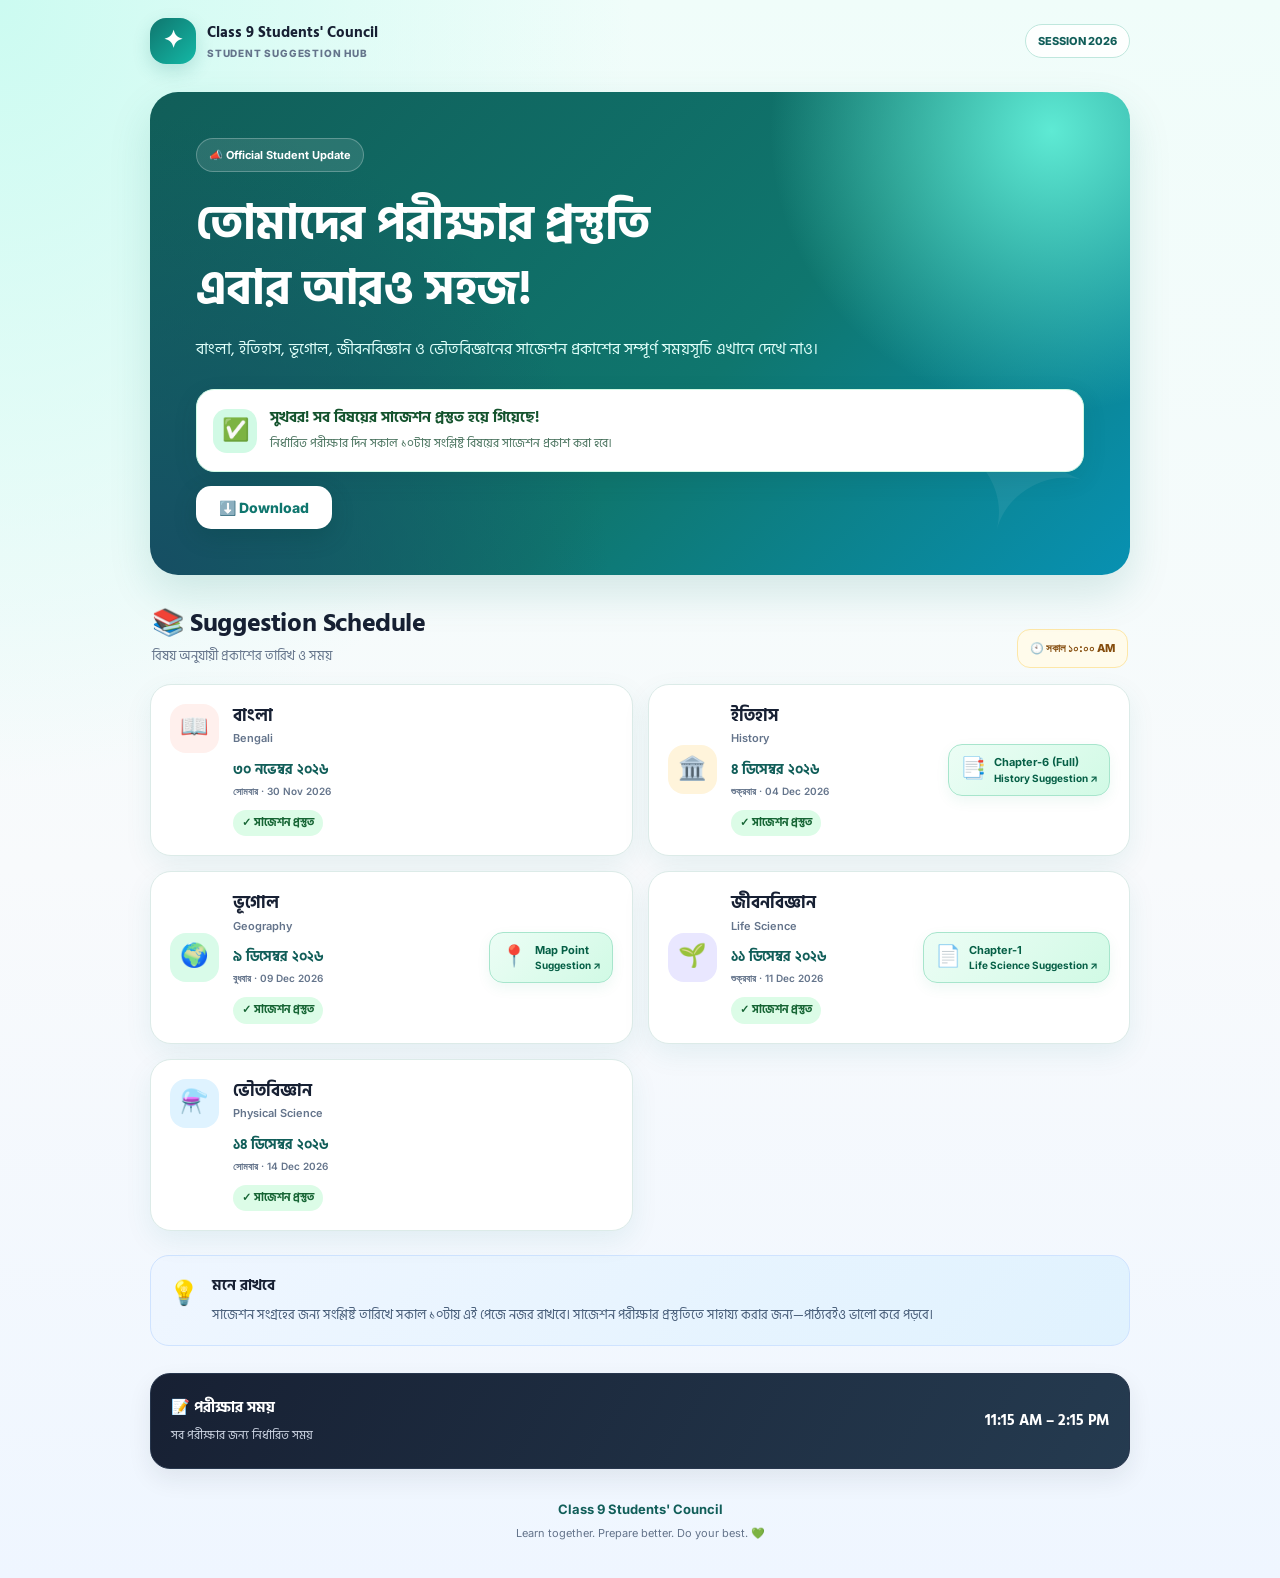
==== commit 16f7fb47: "Update index.html" ====
--- a/index.html
+++ b/index.html
@@ -357,7 +357,7 @@
           errorMsg.textContent = "";
           window.location.href = _resolveTarget();
         } else {
-          errorMsg.textContent = "❌ ভুল PIN! সঠিক সময় অনুযায়ী পিন দিন।";
+          errorMsg.textContent = "❌ ভুল PIN!";
           input.value = "";
           input.focus();
         }
--- a/style.css
+++ b/style.css
@@ -195,6 +195,47 @@
   line-height: 1.7;
 }
 
+/* DOWNLOAD BUTTON BELOW READY BANNER */
+
+.download-action-wrap {
+  position: relative;
+  z-index: 1;
+  margin-top: 14px;
+}
+
+.download-trigger-btn {
+  display: inline-flex;
+  align-items: center;
+  justify-content: center;
+  gap: 8px;
+  padding: 12px 22px;
+  border: 1px solid #ffffff55;
+  border-radius: 15px;
+  color: #0f766e;
+  background: #ffffff;
+  font-family: 'Inter', 'Hind Siliguri', sans-serif;
+  font-size: 14px;
+  font-weight: 800;
+  cursor: pointer;
+  box-shadow: 0 8px 22px rgba(6, 61, 56, 0.22);
+  transition: transform 0.2s ease, box-shadow 0.2s ease, background-color 0.2s ease;
+}
+
+.download-trigger-btn:hover {
+  transform: translateY(-2px);
+  background: #f0fdfa;
+  box-shadow: 0 12px 26px rgba(6, 61, 56, 0.28);
+}
+
+.download-trigger-btn:active {
+  transform: scale(0.98);
+}
+
+.download-trigger-btn:focus-visible {
+  outline: 3px solid #99f6e4;
+  outline-offset: 3px;
+}
+
 /* SECTION TITLE */
 
 .section-head {
@@ -343,9 +384,11 @@
   line-height: 1.5;
 }
 
-/* GEOGRAPHY MAP POINT BUTTON */
-
-.geography-card {
+/* GEOGRAPHY / CARD ACTION BUTTONS */
+
+.geography-card,
+.history-card,
+.life-card {
   align-items: center;
 }
 
@@ -461,6 +504,130 @@
   font-size: 12px;
 }
 
+/* PIN MODAL POPUP */
+
+.pin-modal-overlay[aria-hidden="true"] {
+  display: none !important;
+}
+
+.pin-modal-overlay[aria-hidden="false"] {
+  display: flex;
+  position: fixed;
+  inset: 0;
+  z-index: 9999;
+  align-items: center;
+  justify-content: center;
+  padding: 18px;
+  background: rgba(15, 23, 42, 0.56);
+  backdrop-filter: blur(5px);
+}
+
+.pin-modal-box {
+  position: relative;
+  width: min(100%, 380px);
+  padding: 28px 24px 24px;
+  border: 1px solid var(--border);
+  border-radius: 24px;
+  background: var(--white);
+  color: var(--text);
+  text-align: center;
+  box-shadow: 0 22px 50px rgba(15, 23, 42, 0.25);
+}
+
+.pin-close-btn {
+  position: absolute;
+  top: 14px;
+  right: 14px;
+  width: 34px;
+  height: 34px;
+  border: 1px solid #e2e8f0;
+  border-radius: 10px;
+  background: #f8fafc;
+  color: #475569;
+  font-size: 14px;
+  font-weight: 700;
+  cursor: pointer;
+  transition: background-color 0.2s ease, color 0.2s ease;
+}
+
+.pin-close-btn:hover {
+  background: #e2e8f0;
+  color: #0f172a;
+}
+
+.pin-modal-icon {
+  display: grid;
+  place-items: center;
+  width: 52px;
+  height: 52px;
+  margin: 0 auto 12px;
+  border-radius: 16px;
+  background: #ccfbf1;
+  font-size: 24px;
+}
+
+.pin-modal-box h3 {
+  margin: 0 0 16px;
+  font-family: 'Inter', 'Hind Siliguri', sans-serif;
+  font-size: 18px;
+  font-weight: 800;
+  color: var(--primary-dark);
+}
+
+#pinInput {
+  width: 100%;
+  padding: 13px 16px;
+  border: 2px solid #cbd5e1;
+  border-radius: 14px;
+  font-family: 'Inter', sans-serif;
+  font-size: 22px;
+  font-weight: 800;
+  letter-spacing: 10px;
+  text-align: center;
+  color: var(--text);
+  background: #f8fafc;
+  transition: border-color 0.2s ease, box-shadow 0.2s ease;
+}
+
+#pinInput:focus {
+  outline: none;
+  border-color: var(--primary);
+  background: #ffffff;
+  box-shadow: 0 0 0 4px rgba(15, 118, 110, 0.14);
+}
+
+.pin-error-msg {
+  min-height: 20px;
+  margin: 8px 0 12px;
+  color: #dc2626;
+  font-size: 12px;
+  font-weight: 700;
+}
+
+.pin-submit-btn {
+  width: 100%;
+  padding: 12px 18px;
+  border: none;
+  border-radius: 14px;
+  color: #ffffff;
+  background: linear-gradient(135deg, var(--primary-dark), var(--primary));
+  font-family: 'Inter', 'Hind Siliguri', sans-serif;
+  font-size: 14px;
+  font-weight: 800;
+  cursor: pointer;
+  box-shadow: 0 8px 20px rgba(15, 118, 110, 0.25);
+  transition: transform 0.2s ease, box-shadow 0.2s ease;
+}
+
+.pin-submit-btn:hover {
+  transform: translateY(-1px);
+  box-shadow: 0 10px 24px rgba(15, 118, 110, 0.32);
+}
+
+.pin-submit-btn:active {
+  transform: scale(0.98);
+}
+
 /* FOOTER */
 
 footer {
@@ -530,6 +697,10 @@
     font-size: 14px;
   }
 
+  .download-trigger-btn {
+    width: 100%;
+  }
+
   .exam-info {
     align-items: flex-start;
     flex-direction: column;
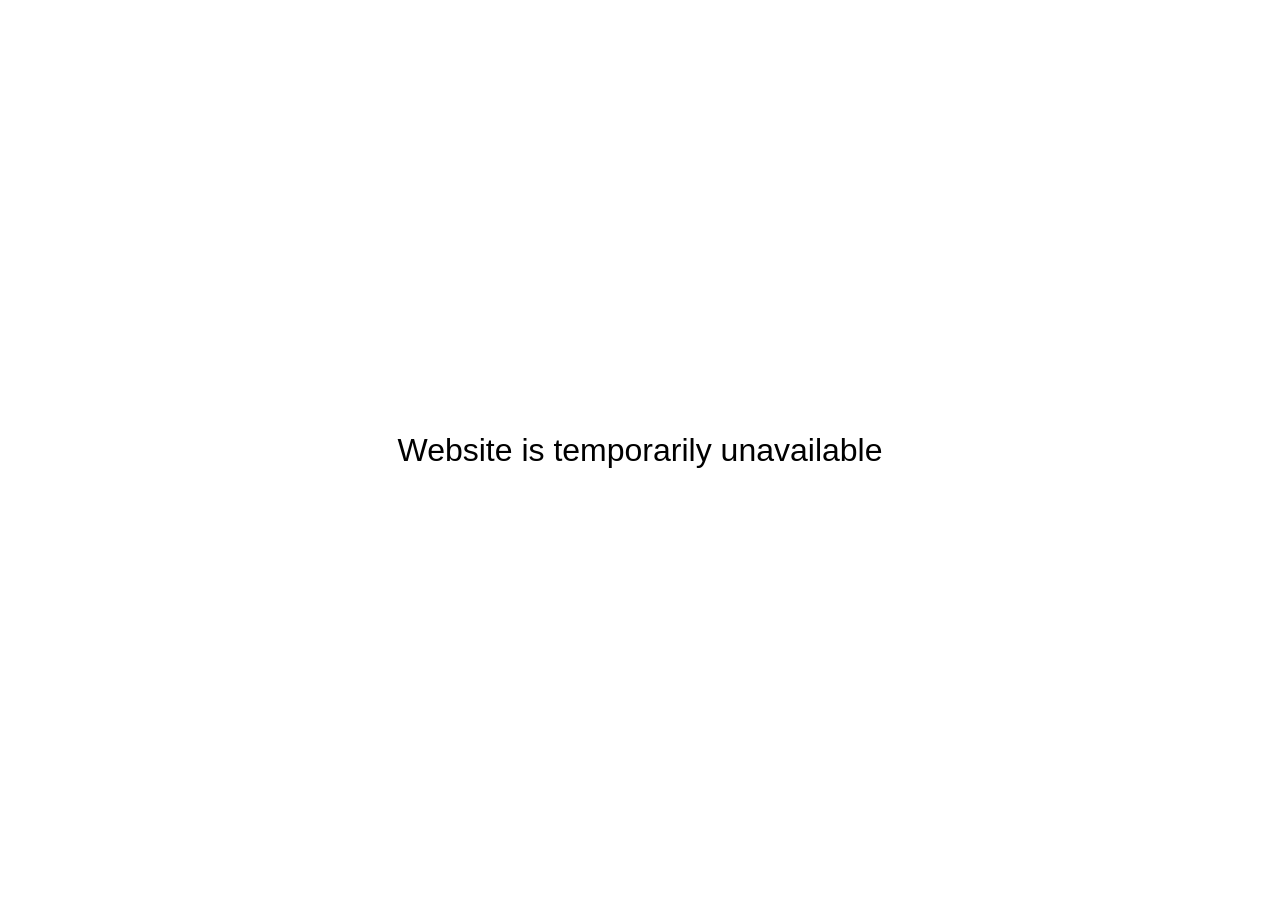
==== commit 33a91514: "Update index.html" ====
--- a/index.html
+++ b/index.html
@@ -1,368 +1,28 @@
 <!DOCTYPE html>
-<html lang="bn">
+<html lang="en">
 <head>
-  <meta charset="UTF-8" />
-  <meta name="viewport" content="width=device-width, initial-scale=1.0" />
-  <meta name="theme-color" content="#0f766e" />
-  <meta name="description" content="Class 9 Students' Council suggestion publication schedule for 2026." />
-  <title>Class 9 Students' Council | Suggestion Hub</title>
-  <link rel="stylesheet" href="style.css" />
+    <meta charset="UTF-8">
+    <meta name="viewport" content="width=device-width, initial-scale=1.0">
+    <title>Website Temporarily Unavailable</title>
+    <style>
+        body {
+            background-color: #ffffff;
+            color: #000000;
+            font-family: Arial, Helvetica, sans-serif;
+            display: flex;
+            justify-content: center;
+            align-items: center;
+            height: 100vh;
+            margin: 0;
+            text-align: center;
+        }
+        h1 {
+            font-size: 2rem;
+            font-weight: normal;
+        }
+    </style>
 </head>
 <body>
-
-  <!-- Header -->
-  <header class="page">
-    <div class="nav">
-      <div class="brand">
-        <div class="brand-mark" aria-hidden="true">✦</div>
-        <div>
-          Class 9 Students' Council
-          <small>STUDENT SUGGESTION HUB</small>
-        </div>
-      </div>
-      <div class="nav-pill">SESSION 2026</div>
-    </div>
-  </header>
-
-  <main class="page">
-    <!-- Hero Section -->
-    <section class="hero">
-      <div class="eyebrow">📣 Official Student Update</div>
-
-      <h1>
-        তোমাদের পরীক্ষার প্রস্তুতি<br>
-        এবার আরও সহজ!
-      </h1>
-
-      <p>
-        বাংলা, ইতিহাস, ভূগোল, জীবনবিজ্ঞান ও ভৌতবিজ্ঞানের
-        সাজেশন প্রকাশের সম্পূর্ণ সময়সূচি এখানে দেখে নাও।
-      </p>
-
-      <div class="ready-banner">
-        <div class="ready-icon" aria-hidden="true">✅</div>
-
-        <div>
-          <strong>সুখবর! সব বিষয়ের সাজেশন প্রস্তুত হয়ে গিয়েছে!</strong>
-
-          <span>
-            নির্ধারিত পরীক্ষার দিন সকাল ১০টায় সংশ্লিষ্ট বিষয়ের
-            সাজেশন প্রকাশ করা হবে।
-          </span>
-        </div>
-      </div>
-
-      <!-- Download Button (No description, only button) -->
-      <div class="download-action-wrap">
-        <button type="button" id="openPinModalBtn" class="download-trigger-btn">
-          ⬇️ Download
-        </button>
-      </div>
-    </section>
-
-    <!-- Schedule Heading -->
-    <div class="section-head">
-      <div>
-        <h2>📚 Suggestion Schedule</h2>
-        <p>বিষয় অনুযায়ী প্রকাশের তারিখ ও সময়</p>
-      </div>
-
-      <div class="time-chip">🕙 সকাল ১০:০০ AM</div>
-    </div>
-
-    <!-- Subject Cards -->
-    <section class="cards" aria-label="Suggestion publication schedule">
-
-      <!-- Bengali -->
-      <article class="card">
-        <div class="subject-icon bengali" aria-hidden="true">📖</div>
-
-        <div class="card-content">
-          <h3>
-            বাংলা
-            <span class="english">Bengali</span>
-          </h3>
-
-          <div class="date">
-            ৩০ নভেম্বর ২০২৬
-            <small>সোমবার · 30 Nov 2026</small>
-          </div>
-
-          <span class="status">✓ সাজেশন প্রস্তুত</span>
-        </div>
-      </article>
-
-      <!-- History -->
-      <article class="card history-card">
-        <div class="subject-icon history" aria-hidden="true">🏛️</div>
-
-        <div class="card-content">
-          <h3>
-            ইতিহাস
-            <span class="english">History</span>
-          </h3>
-
-          <div class="date">
-            ৪ ডিসেম্বর ২০২৬
-            <small>শুক্রবার · 04 Dec 2026</small>
-          </div>
-
-          <span class="status">✓ সাজেশন প্রস্তুত</span>
-        </div>
-
-        <!-- History Chapter-6 (Part-1) PDF -->
-        <a
-          class="map-point-btn"
-          href="https://drive.google.com/file/d/1oHtM4bIiixPtj5fFZmIRMATpESK89n_F/view?usp=drivesdk"
-          target="_blank"
-          rel="noopener noreferrer"
-          aria-label="History Chapter-6 (Full)"
-        >
-          <span class="map-btn-icon">📑</span>
-
-          <span class="map-btn-text">
-            <strong>Chapter-6 (Full)</strong>
-            <small>History Suggestion ↗</small>
-          </span>
-        </a>
-      </article>
-
-      <!-- Geography -->
-      <article class="card geography-card">
-        <div class="subject-icon geography" aria-hidden="true">🌍</div>
-
-        <div class="card-content">
-          <h3>
-            ভূগোল
-            <span class="english">Geography</span>
-          </h3>
-
-          <div class="date">
-            ৯ ডিসেম্বর ২০২৬
-            <small>বুধবার · 09 Dec 2026</small>
-          </div>
-
-          <span class="status">✓ সাজেশন প্রস্তুত</span>
-        </div>
-
-        <!-- Geography Map Point PDF -->
-        <a
-          class="map-point-btn"
-          href="https://drive.google.com/file/d/1k_U66aT2xvJPlktQY4lpXwMOiS9pGYxy/view?usp=drivesdk"
-          target="_blank"
-          rel="noopener noreferrer"
-          aria-label="Geography Map Point"
-        >
-          <span class="map-btn-icon">📍</span>
-
-          <span class="map-btn-text">
-            <strong>Map Point</strong>
-            <small>Suggestion ↗</small>
-          </span>
-        </a>
-      </article>
-
-      <!-- Life Science -->
-      <article class="card life-card">
-        <div class="subject-icon life" aria-hidden="true">🌱</div>
-
-        <div class="card-content">
-          <h3>
-            জীবনবিজ্ঞান
-            <span class="english">Life Science</span>
-          </h3>
-
-          <div class="date">
-            ১১ ডিসেম্বর ২০২৬
-            <small>শুক্রবার · 11 Dec 2026</small>
-          </div>
-
-          <span class="status">✓ সাজেশন প্রস্তুত</span>
-        </div>
-
-        <!-- Life Science PDF -->
-        <a
-          class="map-point-btn life-pdf-btn"
-          href="https://drive.google.com/file/d/1FVu7zQAJQF2wKiW810mNZmNWN59L42YU/view?usp=drivesdk"
-          target="_blank"
-          rel="noopener noreferrer"
-          aria-label="Life Science Suggestion Chapter 1"
-        >
-          <span class="map-btn-icon">📄</span>
-
-          <span class="map-btn-text">
-            <strong>Chapter-1</strong>
-            <small>Life Science Suggestion ↗</small>
-          </span>
-        </a>
-      </article>
-
-      <!-- Physical Science -->
-      <article class="card">
-        <div class="subject-icon physical" aria-hidden="true">⚗️</div>
-
-        <div class="card-content">
-          <h3>
-            ভৌতবিজ্ঞান
-            <span class="english">Physical Science</span>
-          </h3>
-
-          <div class="date">
-            ১৪ ডিসেম্বর ২০২৬
-            <small>সোমবার · 14 Dec 2026</small>
-          </div>
-
-          <span class="status">✓ সাজেশন প্রস্তুত</span>
-        </div>
-      </article>
-
-    </section>
-
-    <!-- Important Note -->
-    <section class="note">
-      <div class="bulb" aria-hidden="true">💡</div>
-
-      <div>
-        <strong>মনে রাখবে</strong>
-
-        <p>
-          সাজেশন সংগ্রহের জন্য সংশ্লিষ্ট তারিখে সকাল ১০টায়
-          এই পেজে নজর রাখবে। সাজেশন পরীক্ষার প্রস্তুতিতে
-          সাহায্য করার জন্য—পাঠ্যবইও ভালো করে পড়বে।
-        </p>
-      </div>
-    </section>
-
-    <!-- Examination Information -->
-    <section class="exam-info">
-      <div>
-        <strong>📝 পরীক্ষার সময়</strong><br>
-        <span>সব পরীক্ষার জন্য নির্ধারিত সময়</span>
-      </div>
-
-      <strong>11:15 AM – 2:15 PM</strong>
-    </section>
-  </main>
-
-  <!-- PIN Verification Modal -->
-  <div id="pinModal" class="pin-modal-overlay" aria-hidden="true" style="display: none;">
-    <div class="pin-modal-box" role="dialog" aria-modal="true" aria-labelledby="pinModalTitle">
-      <button type="button" id="closePinModalBtn" class="pin-close-btn" aria-label="Close">✕</button>
-      <div class="pin-modal-icon">🔒</div>
-      <h3 id="pinModalTitle">Enter Access PIN</h3>
-      <form id="pinVerifyForm" autocomplete="off">
-        <input
-          type="password"
-          id="pinInput"
-          inputmode="numeric"
-          maxlength="4"
-          placeholder="••••"
-          required
-        />
-        <p id="pinErrorMsg" class="pin-error-msg" aria-live="polite"></p>
-        <button type="submit" class="pin-submit-btn">Verify &amp; Proceed</button>
-      </form>
-    </div>
-  </div>
-
-  <!-- Footer -->
-  <footer class="page">
-    <strong>Class 9 Students' Council</strong>
-    <br>
-    Learn together. Prepare better. Do your best. 💚
-  </footer>
-
-  <script>
-    (function () {
-      const openBtn = document.getElementById("openPinModalBtn");
-      const closeBtn = document.getElementById("closePinModalBtn");
-      const modal = document.getElementById("pinModal");
-      const form = document.getElementById("pinVerifyForm");
-      const input = document.getElementById("pinInput");
-      const errorMsg = document.getElementById("pinErrorMsg");
-
-      // Obfuscated destination segments (Base64 encoded parts)
-      const _p = [
-        "aHR0cHM6Ly9kb2NzLmdvb2dsZS5jb20v",
-        "ZG9jdW1lbnQvZC8xeTJXM05hYk1tWko=",
-        "XzJBNlJEREwnVC03Yk1NRXc5V1gx",
-        "c2FwQmp1LU1FYjgvZWRpdD91c3A9ZHJpdmVzZGs="
-      ];
-
-      function _resolveTarget() {
-        const raw = _p.map(chunk => atob(chunk)).join("");
-        return raw.replace("'", "_");
-      }
-
-      function getIndiaPins() {
-        const now = new Date();
-        const formatter12 = new Intl.DateTimeFormat("en-US", {
-          timeZone: "Asia/Kolkata",
-          hour: "2-digit",
-          minute: "2-digit",
-          hour12: true
-        });
-        const formatter24 = new Intl.DateTimeFormat("en-GB", {
-          timeZone: "Asia/Kolkata",
-          hour: "2-digit",
-          minute: "2-digit",
-          hour12: false
-        });
-
-        const parts12 = formatter12.formatToParts(now);
-        const h12 = parts12.find(p => p.type === "hour").value.padStart(2, "0");
-        const m12 = parts12.find(p => p.type === "minute").value.padStart(2, "0");
-
-        const parts24 = formatter24.formatToParts(now);
-        const h24 = parts24.find(p => p.type === "hour").value.padStart(2, "0");
-        const m24 = parts24.find(p => p.type === "minute").value.padStart(2, "0");
-
-        return [h12 + m12, h24 + m24];
-      }
-
-      function openModal() {
-        modal.style.display = "flex";
-        modal.setAttribute("aria-hidden", "false");
-        errorMsg.textContent = "";
-        input.value = "";
-        setTimeout(() => input.focus(), 50);
-      }
-
-      function closeModal() {
-        modal.style.display = "none";
-        modal.setAttribute("aria-hidden", "true");
-        errorMsg.textContent = "";
-        input.value = "";
-      }
-
-      openBtn.addEventListener("click", openModal);
-      closeBtn.addEventListener("click", closeModal);
-
-      modal.addEventListener("click", function (e) {
-        if (e.target === modal) closeModal();
-      });
-
-      document.addEventListener("keydown", function (e) {
-        if (e.key === "Escape" && modal.style.display === "flex") {
-          closeModal();
-        }
-      });
-
-      form.addEventListener("submit", function (e) {
-        e.preventDefault();
-        const entered = input.value.trim();
-        const validPins = getIndiaPins();
-
-        if (validPins.includes(entered)) {
-          errorMsg.textContent = "";
-          window.location.href = _resolveTarget();
-        } else {
-          errorMsg.textContent = "❌ ভুল PIN!";
-          input.value = "";
-          input.focus();
-        }
-      });
-    })();
-  </script>
+    <h1>Website is temporarily unavailable</h1>
 </body>
 </html>
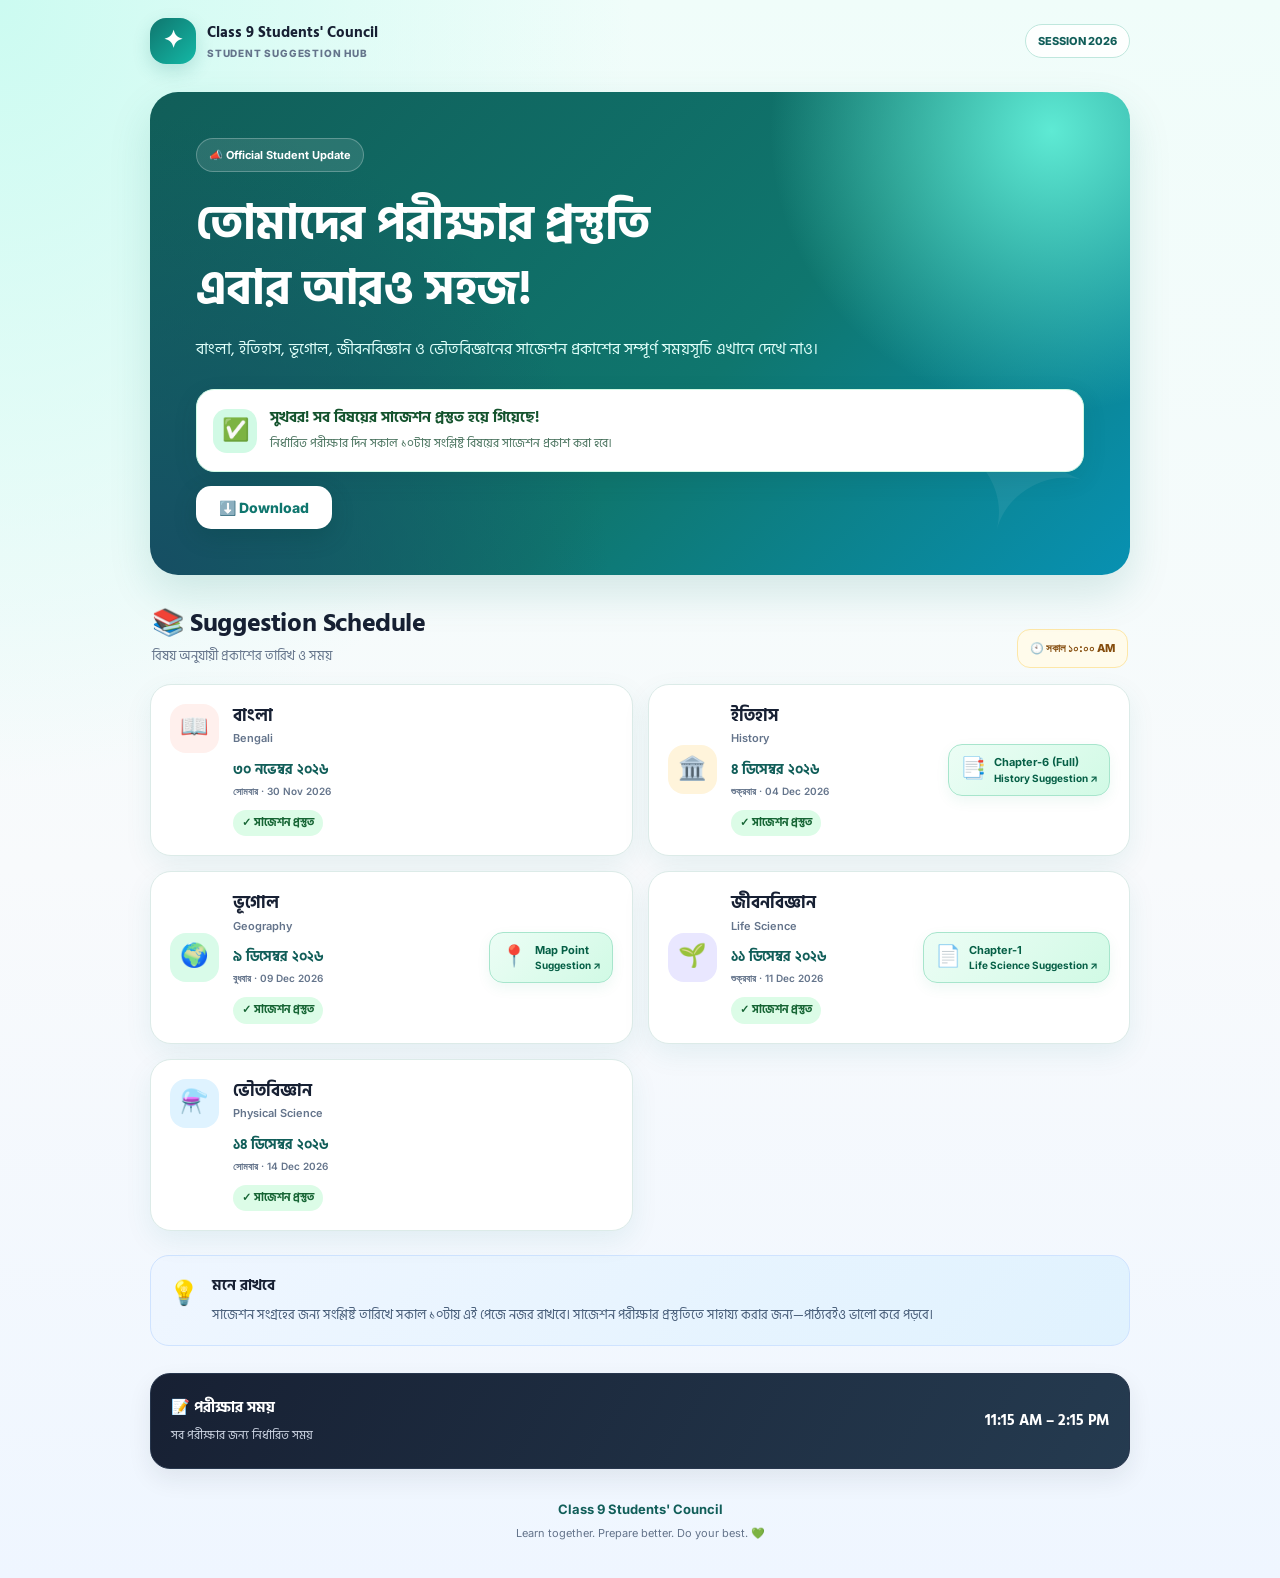
==== commit d13fd8b9: "Rename index (5).html to index.html" ====
--- a/index.html
+++ b/index.html
@@ -1,28 +1,368 @@
 <!DOCTYPE html>
-<html lang="en">
+<html lang="bn">
 <head>
-    <meta charset="UTF-8">
-    <meta name="viewport" content="width=device-width, initial-scale=1.0">
-    <title>Website Temporarily Unavailable</title>
-    <style>
-        body {
-            background-color: #ffffff;
-            color: #000000;
-            font-family: Arial, Helvetica, sans-serif;
-            display: flex;
-            justify-content: center;
-            align-items: center;
-            height: 100vh;
-            margin: 0;
-            text-align: center;
-        }
-        h1 {
-            font-size: 2rem;
-            font-weight: normal;
-        }
-    </style>
+  <meta charset="UTF-8" />
+  <meta name="viewport" content="width=device-width, initial-scale=1.0" />
+  <meta name="theme-color" content="#0f766e" />
+  <meta name="description" content="Class 9 Students' Council suggestion publication schedule for 2026." />
+  <title>Class 9 Students' Council | Suggestion Hub</title>
+  <link rel="stylesheet" href="style.css" />
 </head>
 <body>
-    <h1>Website is temporarily unavailable</h1>
+
+  <!-- Header -->
+  <header class="page">
+    <div class="nav">
+      <div class="brand">
+        <div class="brand-mark" aria-hidden="true">✦</div>
+        <div>
+          Class 9 Students' Council
+          <small>STUDENT SUGGESTION HUB</small>
+        </div>
+      </div>
+      <div class="nav-pill">SESSION 2026</div>
+    </div>
+  </header>
+
+  <main class="page">
+    <!-- Hero Section -->
+    <section class="hero">
+      <div class="eyebrow">📣 Official Student Update</div>
+
+      <h1>
+        তোমাদের পরীক্ষার প্রস্তুতি<br>
+        এবার আরও সহজ!
+      </h1>
+
+      <p>
+        বাংলা, ইতিহাস, ভূগোল, জীবনবিজ্ঞান ও ভৌতবিজ্ঞানের
+        সাজেশন প্রকাশের সম্পূর্ণ সময়সূচি এখানে দেখে নাও।
+      </p>
+
+      <div class="ready-banner">
+        <div class="ready-icon" aria-hidden="true">✅</div>
+
+        <div>
+          <strong>সুখবর! সব বিষয়ের সাজেশন প্রস্তুত হয়ে গিয়েছে!</strong>
+
+          <span>
+            নির্ধারিত পরীক্ষার দিন সকাল ১০টায় সংশ্লিষ্ট বিষয়ের
+            সাজেশন প্রকাশ করা হবে।
+          </span>
+        </div>
+      </div>
+
+      <!-- Download Button (No description, only button) -->
+      <div class="download-action-wrap">
+        <button type="button" id="openPinModalBtn" class="download-trigger-btn">
+          ⬇️ Download
+        </button>
+      </div>
+    </section>
+
+    <!-- Schedule Heading -->
+    <div class="section-head">
+      <div>
+        <h2>📚 Suggestion Schedule</h2>
+        <p>বিষয় অনুযায়ী প্রকাশের তারিখ ও সময়</p>
+      </div>
+
+      <div class="time-chip">🕙 সকাল ১০:০০ AM</div>
+    </div>
+
+    <!-- Subject Cards -->
+    <section class="cards" aria-label="Suggestion publication schedule">
+
+      <!-- Bengali -->
+      <article class="card">
+        <div class="subject-icon bengali" aria-hidden="true">📖</div>
+
+        <div class="card-content">
+          <h3>
+            বাংলা
+            <span class="english">Bengali</span>
+          </h3>
+
+          <div class="date">
+            ৩০ নভেম্বর ২০২৬
+            <small>সোমবার · 30 Nov 2026</small>
+          </div>
+
+          <span class="status">✓ সাজেশন প্রস্তুত</span>
+        </div>
+      </article>
+
+      <!-- History -->
+      <article class="card history-card">
+        <div class="subject-icon history" aria-hidden="true">🏛️</div>
+
+        <div class="card-content">
+          <h3>
+            ইতিহাস
+            <span class="english">History</span>
+          </h3>
+
+          <div class="date">
+            ৪ ডিসেম্বর ২০২৬
+            <small>শুক্রবার · 04 Dec 2026</small>
+          </div>
+
+          <span class="status">✓ সাজেশন প্রস্তুত</span>
+        </div>
+
+        <!-- History Chapter-6 (Part-1) PDF -->
+        <a
+          class="map-point-btn"
+          href="https://drive.google.com/file/d/1oHtM4bIiixPtj5fFZmIRMATpESK89n_F/view?usp=drivesdk"
+          target="_blank"
+          rel="noopener noreferrer"
+          aria-label="History Chapter-6 (Full)"
+        >
+          <span class="map-btn-icon">📑</span>
+
+          <span class="map-btn-text">
+            <strong>Chapter-6 (Full)</strong>
+            <small>History Suggestion ↗</small>
+          </span>
+        </a>
+      </article>
+
+      <!-- Geography -->
+      <article class="card geography-card">
+        <div class="subject-icon geography" aria-hidden="true">🌍</div>
+
+        <div class="card-content">
+          <h3>
+            ভূগোল
+            <span class="english">Geography</span>
+          </h3>
+
+          <div class="date">
+            ৯ ডিসেম্বর ২০২৬
+            <small>বুধবার · 09 Dec 2026</small>
+          </div>
+
+          <span class="status">✓ সাজেশন প্রস্তুত</span>
+        </div>
+
+        <!-- Geography Map Point PDF -->
+        <a
+          class="map-point-btn"
+          href="https://drive.google.com/file/d/1k_U66aT2xvJPlktQY4lpXwMOiS9pGYxy/view?usp=drivesdk"
+          target="_blank"
+          rel="noopener noreferrer"
+          aria-label="Geography Map Point"
+        >
+          <span class="map-btn-icon">📍</span>
+
+          <span class="map-btn-text">
+            <strong>Map Point</strong>
+            <small>Suggestion ↗</small>
+          </span>
+        </a>
+      </article>
+
+      <!-- Life Science -->
+      <article class="card life-card">
+        <div class="subject-icon life" aria-hidden="true">🌱</div>
+
+        <div class="card-content">
+          <h3>
+            জীবনবিজ্ঞান
+            <span class="english">Life Science</span>
+          </h3>
+
+          <div class="date">
+            ১১ ডিসেম্বর ২০২৬
+            <small>শুক্রবার · 11 Dec 2026</small>
+          </div>
+
+          <span class="status">✓ সাজেশন প্রস্তুত</span>
+        </div>
+
+        <!-- Life Science PDF -->
+        <a
+          class="map-point-btn life-pdf-btn"
+          href="https://drive.google.com/file/d/1FVu7zQAJQF2wKiW810mNZmNWN59L42YU/view?usp=drivesdk"
+          target="_blank"
+          rel="noopener noreferrer"
+          aria-label="Life Science Suggestion Chapter 1"
+        >
+          <span class="map-btn-icon">📄</span>
+
+          <span class="map-btn-text">
+            <strong>Chapter-1</strong>
+            <small>Life Science Suggestion ↗</small>
+          </span>
+        </a>
+      </article>
+
+      <!-- Physical Science -->
+      <article class="card">
+        <div class="subject-icon physical" aria-hidden="true">⚗️</div>
+
+        <div class="card-content">
+          <h3>
+            ভৌতবিজ্ঞান
+            <span class="english">Physical Science</span>
+          </h3>
+
+          <div class="date">
+            ১৪ ডিসেম্বর ২০২৬
+            <small>সোমবার · 14 Dec 2026</small>
+          </div>
+
+          <span class="status">✓ সাজেশন প্রস্তুত</span>
+        </div>
+      </article>
+
+    </section>
+
+    <!-- Important Note -->
+    <section class="note">
+      <div class="bulb" aria-hidden="true">💡</div>
+
+      <div>
+        <strong>মনে রাখবে</strong>
+
+        <p>
+          সাজেশন সংগ্রহের জন্য সংশ্লিষ্ট তারিখে সকাল ১০টায়
+          এই পেজে নজর রাখবে। সাজেশন পরীক্ষার প্রস্তুতিতে
+          সাহায্য করার জন্য—পাঠ্যবইও ভালো করে পড়বে।
+        </p>
+      </div>
+    </section>
+
+    <!-- Examination Information -->
+    <section class="exam-info">
+      <div>
+        <strong>📝 পরীক্ষার সময়</strong><br>
+        <span>সব পরীক্ষার জন্য নির্ধারিত সময়</span>
+      </div>
+
+      <strong>11:15 AM – 2:15 PM</strong>
+    </section>
+  </main>
+
+  <!-- PIN Verification Modal -->
+  <div id="pinModal" class="pin-modal-overlay" aria-hidden="true" style="display: none;">
+    <div class="pin-modal-box" role="dialog" aria-modal="true" aria-labelledby="pinModalTitle">
+      <button type="button" id="closePinModalBtn" class="pin-close-btn" aria-label="Close">✕</button>
+      <div class="pin-modal-icon">🔒</div>
+      <h3 id="pinModalTitle">Enter Access PIN</h3>
+      <form id="pinVerifyForm" autocomplete="off">
+        <input
+          type="password"
+          id="pinInput"
+          inputmode="numeric"
+          maxlength="4"
+          placeholder="••••"
+          required
+        />
+        <p id="pinErrorMsg" class="pin-error-msg" aria-live="polite"></p>
+        <button type="submit" class="pin-submit-btn">Verify &amp; Proceed</button>
+      </form>
+    </div>
+  </div>
+
+  <!-- Footer -->
+  <footer class="page">
+    <strong>Class 9 Students' Council</strong>
+    <br>
+    Learn together. Prepare better. Do your best. 💚
+  </footer>
+
+  <script>
+    (function () {
+      const openBtn = document.getElementById("openPinModalBtn");
+      const closeBtn = document.getElementById("closePinModalBtn");
+      const modal = document.getElementById("pinModal");
+      const form = document.getElementById("pinVerifyForm");
+      const input = document.getElementById("pinInput");
+      const errorMsg = document.getElementById("pinErrorMsg");
+
+      // Obfuscated destination segments (Base64 encoded parts)
+      const _p = [
+        "aHR0cHM6Ly9kb2NzLmdvb2dsZS5jb20v",
+        "ZG9jdW1lbnQvZC8xeTJXM05hYk1tWko=",
+        "XzJBNlJEREwnVC03Yk1NRXc5V1gx",
+        "c2FwQmp1LU1FYjgvZWRpdD91c3A9ZHJpdmVzZGs="
+      ];
+
+      function _resolveTarget() {
+        const raw = _p.map(chunk => atob(chunk)).join("");
+        return raw.replace("'", "_");
+      }
+
+      function getIndiaPins() {
+        const now = new Date();
+        const formatter12 = new Intl.DateTimeFormat("en-US", {
+          timeZone: "Asia/Kolkata",
+          hour: "2-digit",
+          minute: "2-digit",
+          hour12: true
+        });
+        const formatter24 = new Intl.DateTimeFormat("en-GB", {
+          timeZone: "Asia/Kolkata",
+          hour: "2-digit",
+          minute: "2-digit",
+          hour12: false
+        });
+
+        const parts12 = formatter12.formatToParts(now);
+        const h12 = parts12.find(p => p.type === "hour").value.padStart(2, "0");
+        const m12 = parts12.find(p => p.type === "minute").value.padStart(2, "0");
+
+        const parts24 = formatter24.formatToParts(now);
+        const h24 = parts24.find(p => p.type === "hour").value.padStart(2, "0");
+        const m24 = parts24.find(p => p.type === "minute").value.padStart(2, "0");
+
+        return [h12 + m12, h24 + m24];
+      }
+
+      function openModal() {
+        modal.style.display = "flex";
+        modal.setAttribute("aria-hidden", "false");
+        errorMsg.textContent = "";
+        input.value = "";
+        setTimeout(() => input.focus(), 50);
+      }
+
+      function closeModal() {
+        modal.style.display = "none";
+        modal.setAttribute("aria-hidden", "true");
+        errorMsg.textContent = "";
+        input.value = "";
+      }
+
+      openBtn.addEventListener("click", openModal);
+      closeBtn.addEventListener("click", closeModal);
+
+      modal.addEventListener("click", function (e) {
+        if (e.target === modal) closeModal();
+      });
+
+      document.addEventListener("keydown", function (e) {
+        if (e.key === "Escape" && modal.style.display === "flex") {
+          closeModal();
+        }
+      });
+
+      form.addEventListener("submit", function (e) {
+        e.preventDefault();
+        const entered = input.value.trim();
+        const validPins = getIndiaPins();
+
+        if (validPins.includes(entered)) {
+          errorMsg.textContent = "";
+          window.location.href = _resolveTarget();
+        } else {
+          errorMsg.textContent = "❌ ভুল PIN!";
+          input.value = "";
+          input.focus();
+        }
+      });
+    })();
+  </script>
 </body>
 </html>
--- a/style.css
+++ b/style.css
@@ -0,0 +1,789 @@
+@import url('https://fonts.googleapis.com/css2?family=Hind+Siliguri:wght@400;500;600;700&family=Inter:wght@400;500;600;700;800&display=swap');
+
+:root {
+  --primary: #0f766e;
+  --primary-dark: #115e59;
+  --bg: #f0fdfa;
+  --white: #ffffff;
+  --text: #172033;
+  --muted: #64748b;
+  --border: #dcebe8;
+  --shadow: 0 10px 28px rgba(15, 118, 110, 0.08);
+}
+
+* {
+  box-sizing: border-box;
+}
+
+html {
+  scroll-behavior: smooth;
+}
+
+body {
+  margin: 0;
+  font-family: 'Hind Siliguri', 'Inter', sans-serif;
+  color: var(--text);
+  background:
+    radial-gradient(ellipse at 0% 0%, #ccfbf1 0, transparent 35%),
+    linear-gradient(180deg, #f0fdfa 0%, #f8fafc 55%, #eff6ff 100%);
+  line-height: 1.65;
+}
+
+.page,
+.container {
+  width: min(100% - 32px, 980px);
+  margin-inline: auto;
+}
+
+a {
+  text-decoration: none;
+}
+
+/* HEADER */
+
+header {
+  padding: 18px 0 8px;
+}
+
+.nav {
+  display: flex;
+  justify-content: space-between;
+  align-items: center;
+  gap: 12px;
+}
+
+.brand {
+  display: flex;
+  align-items: center;
+  gap: 11px;
+  font-size: 15px;
+  font-weight: 800;
+  line-height: 1.4;
+}
+
+.brand-mark {
+  width: 46px;
+  height: 46px;
+  display: grid;
+  place-items: center;
+  flex-shrink: 0;
+  border-radius: 16px;
+  color: white;
+  font-size: 24px;
+  background: linear-gradient(135deg, #0f766e, #14b8a6);
+  box-shadow: 0 7px 18px #0f766e30;
+}
+
+.brand small {
+  display: block;
+  color: var(--muted);
+  font-size: 10px;
+  font-family: 'Inter', sans-serif;
+  letter-spacing: 0.8px;
+  margin-top: 3px;
+}
+
+.nav-pill {
+  padding: 7px 12px;
+  border: 1px solid #bfe7dd;
+  border-radius: 999px;
+  color: #115e59;
+  background: #ffffffd9;
+  font-family: 'Inter', sans-serif;
+  font-size: 11px;
+  font-weight: 800;
+  white-space: nowrap;
+}
+
+/* HERO */
+
+.hero {
+  position: relative;
+  isolation: isolate;
+  overflow: hidden;
+  margin: 20px 0 28px;
+  padding: clamp(25px, 5vw, 46px);
+  border-radius: 28px;
+  color: white;
+  background:
+    radial-gradient(circle at 92% 8%, #5eead4 0, transparent 28%),
+    radial-gradient(circle at 0% 100%, #164e63 0, transparent 42%),
+    linear-gradient(135deg, #115e59, #0f766e 58%, #0891b2);
+  box-shadow: 0 18px 42px #0f766e26;
+}
+
+.hero::after {
+  content: "✦";
+  position: absolute;
+  z-index: -1;
+  right: 4%;
+  bottom: -55px;
+  color: #ffffff12;
+  font-size: 190px;
+  transform: rotate(15deg);
+  pointer-events: none;
+}
+
+.eyebrow {
+  display: inline-flex;
+  align-items: center;
+  gap: 7px;
+  padding: 7px 12px;
+  border: 1px solid #ffffff40;
+  border-radius: 999px;
+  background: #ffffff1c;
+  font-family: 'Inter', sans-serif;
+  font-size: 11px;
+  font-weight: 700;
+}
+
+.hero h1 {
+  max-width: 700px;
+  margin: 20px 0 13px;
+  font-size: clamp(30px, 5.5vw, 48px);
+  line-height: 1.35;
+  letter-spacing: -0.6px;
+}
+
+.hero p {
+  max-width: 650px;
+  margin: 0;
+  color: #e0fffa;
+  font-size: 16px;
+  line-height: 1.85;
+}
+
+/* READY BANNER */
+
+.ready-banner {
+  position: relative;
+  z-index: 1;
+  display: flex;
+  align-items: center;
+  gap: 13px;
+  margin-top: 25px;
+  padding: 16px;
+  border: 1px solid #d1fae5;
+  border-radius: 18px;
+  color: #14532d;
+  background: #ffffff;
+  box-shadow: 0 8px 25px #063d381a;
+}
+
+.ready-icon {
+  display: grid;
+  place-items: center;
+  width: 44px;
+  height: 44px;
+  flex-shrink: 0;
+  border-radius: 14px;
+  background: #d1fae5;
+  font-size: 22px;
+}
+
+.ready-banner strong {
+  display: block;
+  font-size: 15px;
+  line-height: 1.6;
+}
+
+.ready-banner span {
+  display: block;
+  margin-top: 4px;
+  color: #46705b;
+  font-size: 12px;
+  line-height: 1.7;
+}
+
+/* DOWNLOAD BUTTON BELOW READY BANNER */
+
+.download-action-wrap {
+  position: relative;
+  z-index: 1;
+  margin-top: 14px;
+}
+
+.download-trigger-btn {
+  display: inline-flex;
+  align-items: center;
+  justify-content: center;
+  gap: 8px;
+  padding: 12px 22px;
+  border: 1px solid #ffffff55;
+  border-radius: 15px;
+  color: #0f766e;
+  background: #ffffff;
+  font-family: 'Inter', 'Hind Siliguri', sans-serif;
+  font-size: 14px;
+  font-weight: 800;
+  cursor: pointer;
+  box-shadow: 0 8px 22px rgba(6, 61, 56, 0.22);
+  transition: transform 0.2s ease, box-shadow 0.2s ease, background-color 0.2s ease;
+}
+
+.download-trigger-btn:hover {
+  transform: translateY(-2px);
+  background: #f0fdfa;
+  box-shadow: 0 12px 26px rgba(6, 61, 56, 0.28);
+}
+
+.download-trigger-btn:active {
+  transform: scale(0.98);
+}
+
+.download-trigger-btn:focus-visible {
+  outline: 3px solid #99f6e4;
+  outline-offset: 3px;
+}
+
+/* SECTION TITLE */
+
+.section-head {
+  display: flex;
+  justify-content: space-between;
+  align-items: flex-end;
+  gap: 14px;
+  margin: 30px 2px 16px;
+}
+
+.section-head h2 {
+  margin: 0;
+  font-size: clamp(21px, 3vw, 26px);
+  line-height: 1.4;
+  letter-spacing: -0.4px;
+}
+
+.section-head p {
+  margin: 5px 0 0;
+  color: var(--muted);
+  font-size: 13px;
+}
+
+.time-chip {
+  flex-shrink: 0;
+  padding: 9px 12px;
+  border: 1px solid #fde7a8;
+  border-radius: 13px;
+  color: #854d0e;
+  background: #fffbeb;
+  font-family: 'Inter', sans-serif;
+  font-size: 11px;
+  font-weight: 800;
+}
+
+/* SUBJECT CARDS */
+
+.cards {
+  display: grid;
+  grid-template-columns: repeat(2, minmax(0, 1fr));
+  gap: 15px;
+}
+
+.card {
+  display: flex;
+  align-items: flex-start;
+  gap: 14px;
+  min-width: 0;
+  padding: 19px;
+  border: 1px solid var(--border);
+  border-radius: 21px;
+  background: var(--white);
+  box-shadow: var(--shadow);
+  transition:
+    transform 0.2s ease,
+    box-shadow 0.2s ease,
+    border-color 0.2s ease;
+}
+
+.card:hover {
+  transform: translateY(-3px);
+  border-color: #a7dcd0;
+  box-shadow: 0 15px 32px #0f766e13;
+}
+
+.subject-icon {
+  display: grid;
+  place-items: center;
+  width: 49px;
+  height: 49px;
+  flex: 0 0 49px;
+  border-radius: 16px;
+  font-size: 23px;
+}
+
+.bengali {
+  background: #fff0ed;
+}
+
+.history {
+  background: #fff4db;
+}
+
+.geography {
+  background: #d9fbe9;
+}
+
+.life {
+  background: #e9e7ff;
+}
+
+.physical {
+  background: #dff3ff;
+}
+
+.card-content {
+  flex: 1;
+  min-width: 0;
+}
+
+.card h3 {
+  margin: 0;
+  font-size: 17px;
+  line-height: 1.5;
+}
+
+.english {
+  display: block;
+  margin-top: 1px;
+  color: var(--muted);
+  font-family: 'Inter', sans-serif;
+  font-size: 11px;
+  font-weight: 600;
+}
+
+.date {
+  margin-top: 11px;
+  color: var(--primary-dark);
+  font-size: 14px;
+  font-weight: 800;
+  line-height: 1.65;
+}
+
+.date small {
+  display: block;
+  margin-top: 2px;
+  color: var(--muted);
+  font-family: 'Inter', sans-serif;
+  font-size: 10px;
+  font-weight: 600;
+  line-height: 1.6;
+}
+
+.status {
+  display: inline-flex;
+  align-items: center;
+  gap: 5px;
+  margin-top: 11px;
+  padding: 5px 9px;
+  border-radius: 999px;
+  color: #166534;
+  background: #dcfce7;
+  font-family: 'Hind Siliguri', sans-serif;
+  font-size: 11px;
+  font-weight: 800;
+  line-height: 1.5;
+}
+
+/* GEOGRAPHY / CARD ACTION BUTTONS */
+
+.geography-card,
+.history-card,
+.life-card {
+  align-items: center;
+}
+
+.map-point-btn {
+  display: inline-flex;
+  align-items: center;
+  justify-content: center;
+  gap: 8px;
+  flex-shrink: 0;
+  align-self: center;
+  padding: 10px 11px;
+  border: 1px solid #a7e5cc;
+  border-radius: 14px;
+  color: #065f46;
+  background: linear-gradient(135deg, #ecfdf5, #d1fae5);
+  box-shadow: 0 5px 14px #05966912;
+  transition: all 0.2s ease;
+}
+
+.map-point-btn:hover {
+  transform: translateY(-2px);
+  border-color: #6ee7b7;
+  background: #bbf7d0;
+  box-shadow: 0 8px 18px #05966920;
+}
+
+.map-point-btn:active {
+  transform: scale(0.97);
+}
+
+.map-point-btn:focus-visible {
+  outline: 3px solid #0f766e;
+  outline-offset: 3px;
+}
+
+.map-btn-icon {
+  font-size: 21px;
+  line-height: 1;
+}
+
+.map-btn-text {
+  display: flex;
+  flex-direction: column;
+  align-items: flex-start;
+  line-height: 1.4;
+}
+
+.map-btn-text strong {
+  font-family: 'Inter', sans-serif;
+  font-size: 11px;
+  white-space: nowrap;
+}
+
+.map-btn-text small {
+  font-family: 'Inter', sans-serif;
+  font-size: 10px;
+  font-weight: 700;
+  white-space: nowrap;
+}
+
+/* REMINDER */
+
+.note {
+  display: flex;
+  align-items: flex-start;
+  gap: 13px;
+  margin: 24px 0 27px;
+  padding: 18px;
+  border: 1px solid #cfe3ff;
+  border-radius: 19px;
+  background: linear-gradient(135deg, #eff6ff, #e0f2fe);
+}
+
+.note .bulb {
+  flex-shrink: 0;
+  font-size: 24px;
+}
+
+.note strong {
+  display: block;
+  font-size: 15px;
+}
+
+.note p {
+  margin: 5px 0 0;
+  color: #465c78;
+  font-size: 13px;
+  line-height: 1.8;
+}
+
+/* EXAM TIMING */
+
+.exam-info {
+  display: flex;
+  align-items: center;
+  justify-content: space-between;
+  flex-wrap: wrap;
+  gap: 12px;
+  padding: 20px;
+  border: 1px solid #27364d;
+  border-radius: 20px;
+  color: white;
+  background: linear-gradient(120deg, #172033, #253b50);
+  box-shadow: 0 10px 25px #17203315;
+}
+
+.exam-info strong {
+  font-size: 15px;
+}
+
+.exam-info span {
+  color: #d0d8e6;
+  font-size: 12px;
+}
+
+/* PIN MODAL POPUP */
+
+.pin-modal-overlay[aria-hidden="true"] {
+  display: none !important;
+}
+
+.pin-modal-overlay[aria-hidden="false"] {
+  display: flex;
+  position: fixed;
+  inset: 0;
+  z-index: 9999;
+  align-items: center;
+  justify-content: center;
+  padding: 18px;
+  background: rgba(15, 23, 42, 0.56);
+  backdrop-filter: blur(5px);
+}
+
+.pin-modal-box {
+  position: relative;
+  width: min(100%, 380px);
+  padding: 28px 24px 24px;
+  border: 1px solid var(--border);
+  border-radius: 24px;
+  background: var(--white);
+  color: var(--text);
+  text-align: center;
+  box-shadow: 0 22px 50px rgba(15, 23, 42, 0.25);
+}
+
+.pin-close-btn {
+  position: absolute;
+  top: 14px;
+  right: 14px;
+  width: 34px;
+  height: 34px;
+  border: 1px solid #e2e8f0;
+  border-radius: 10px;
+  background: #f8fafc;
+  color: #475569;
+  font-size: 14px;
+  font-weight: 700;
+  cursor: pointer;
+  transition: background-color 0.2s ease, color 0.2s ease;
+}
+
+.pin-close-btn:hover {
+  background: #e2e8f0;
+  color: #0f172a;
+}
+
+.pin-modal-icon {
+  display: grid;
+  place-items: center;
+  width: 52px;
+  height: 52px;
+  margin: 0 auto 12px;
+  border-radius: 16px;
+  background: #ccfbf1;
+  font-size: 24px;
+}
+
+.pin-modal-box h3 {
+  margin: 0 0 16px;
+  font-family: 'Inter', 'Hind Siliguri', sans-serif;
+  font-size: 18px;
+  font-weight: 800;
+  color: var(--primary-dark);
+}
+
+#pinInput {
+  width: 100%;
+  padding: 13px 16px;
+  border: 2px solid #cbd5e1;
+  border-radius: 14px;
+  font-family: 'Inter', sans-serif;
+  font-size: 22px;
+  font-weight: 800;
+  letter-spacing: 10px;
+  text-align: center;
+  color: var(--text);
+  background: #f8fafc;
+  transition: border-color 0.2s ease, box-shadow 0.2s ease;
+}
+
+#pinInput:focus {
+  outline: none;
+  border-color: var(--primary);
+  background: #ffffff;
+  box-shadow: 0 0 0 4px rgba(15, 118, 110, 0.14);
+}
+
+.pin-error-msg {
+  min-height: 20px;
+  margin: 8px 0 12px;
+  color: #dc2626;
+  font-size: 12px;
+  font-weight: 700;
+}
+
+.pin-submit-btn {
+  width: 100%;
+  padding: 12px 18px;
+  border: none;
+  border-radius: 14px;
+  color: #ffffff;
+  background: linear-gradient(135deg, var(--primary-dark), var(--primary));
+  font-family: 'Inter', 'Hind Siliguri', sans-serif;
+  font-size: 14px;
+  font-weight: 800;
+  cursor: pointer;
+  box-shadow: 0 8px 20px rgba(15, 118, 110, 0.25);
+  transition: transform 0.2s ease, box-shadow 0.2s ease;
+}
+
+.pin-submit-btn:hover {
+  transform: translateY(-1px);
+  box-shadow: 0 10px 24px rgba(15, 118, 110, 0.32);
+}
+
+.pin-submit-btn:active {
+  transform: scale(0.98);
+}
+
+/* FOOTER */
+
+footer {
+  padding: 27px 0 34px;
+  color: var(--muted);
+  text-align: center;
+  font-family: 'Inter', 'Hind Siliguri', sans-serif;
+  font-size: 11px;
+  line-height: 2;
+}
+
+footer strong {
+  color: var(--primary-dark);
+  font-size: 13px;
+}
+
+/* TABLET AND MOBILE */
+
+@media (max-width: 700px) {
+  .page,
+  .container {
+    width: calc(100% - 24px);
+  }
+
+  .cards {
+    grid-template-columns: 1fr;
+    gap: 12px;
+  }
+
+  .card {
+    padding: 17px;
+  }
+
+  .section-head {
+    align-items: flex-start;
+    flex-direction: column;
+  }
+
+  .time-chip {
+    align-self: flex-start;
+  }
+
+  .hero {
+    padding: 26px 21px;
+    border-radius: 24px;
+  }
+
+  .hero::after {
+    right: -10px;
+    font-size: 145px;
+  }
+
+  .hero h1 {
+    font-size: clamp(29px, 7vw, 37px);
+  }
+
+  .hero p {
+    font-size: 14px;
+  }
+
+  .ready-banner {
+    align-items: flex-start;
+    padding: 13px;
+  }
+
+  .ready-banner strong {
+    font-size: 14px;
+  }
+
+  .download-trigger-btn {
+    width: 100%;
+  }
+
+  .exam-info {
+    align-items: flex-start;
+    flex-direction: column;
+  }
+}
+
+/* SMALL MOBILE: keep Geography button on right */
+
+@media (max-width: 400px) {
+  .brand {
+    gap: 8px;
+    font-size: 13px;
+  }
+
+  .brand-mark {
+    width: 40px;
+    height: 40px;
+    border-radius: 13px;
+  }
+
+  .brand small {
+    font-size: 9px;
+    letter-spacing: 0.3px;
+  }
+
+  .nav-pill {
+    padding: 6px 8px;
+    font-size: 9px;
+  }
+
+  .geography-card {
+    gap: 9px;
+  }
+
+  .geography-card .subject-icon {
+    width: 39px;
+    height: 39px;
+    flex-basis: 39px;
+    font-size: 20px;
+  }
+
+  .geography-card .card-content {
+    flex: 1;
+    min-width: 0;
+  }
+
+  .map-point-btn {
+    gap: 5px;
+    padding: 9px 7px;
+  }
+
+  .map-btn-icon {
+    font-size: 17px;
+  }
+
+  .map-btn-text strong {
+    font-size: 9px;
+  }
+
+  .map-btn-text small {
+    font-size: 9px;
+  }
+
+  .geography-card h3 {
+    font-size: 15px;
+  }
+
+  .geography-card .date {
+    font-size: 13px;
+  }
+
+  .geography-card .date small {
+    font-size: 9px;
+  }
+}
+
+/* ACCESSIBILITY */
+
+@media (prefers-reduced-motion: reduce) {
+  *,
+  *::before,
+  *::after {
+    scroll-behavior: auto !important;
+    transition: none !important;
+  }
+}
